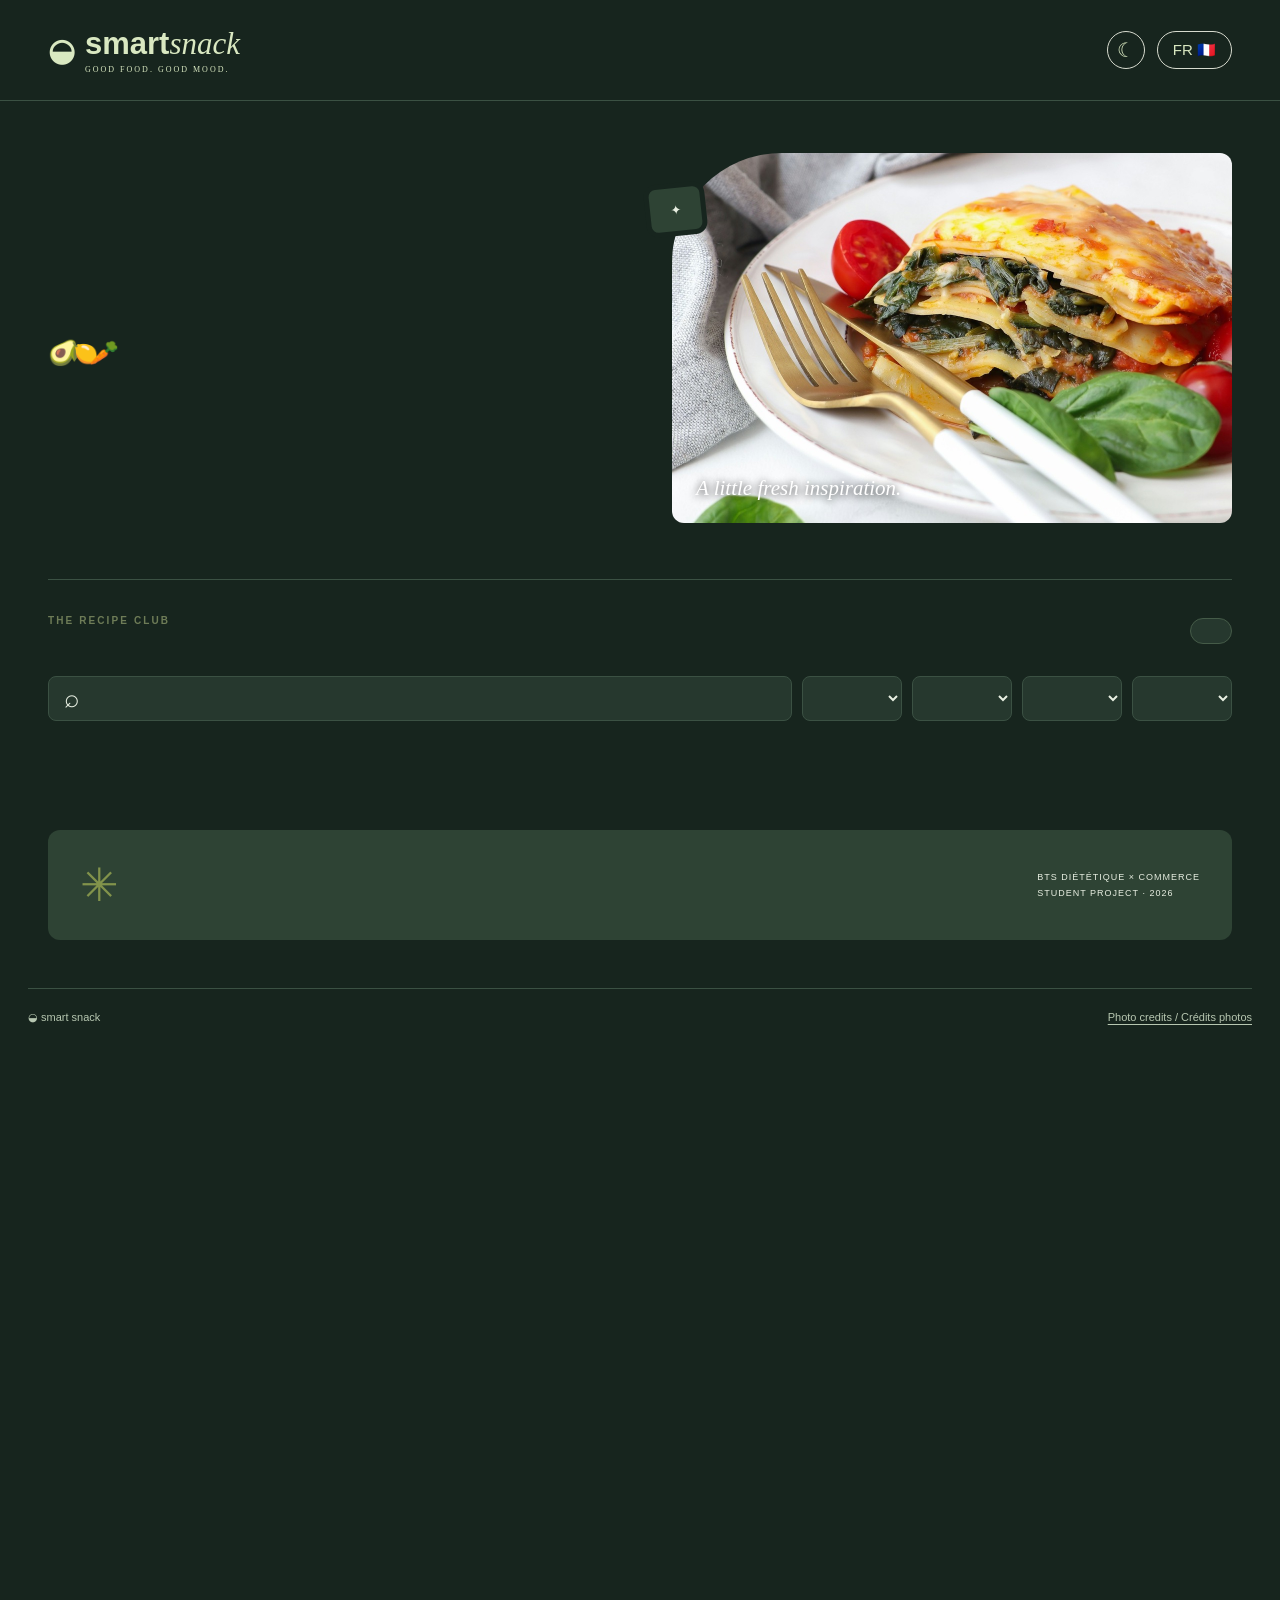
==== mobile.html @ ef2df155 "Use sunrise/sunset theme logic on both Smart Snack layouts" ====
<!doctype html><html lang="en" class="mobile-app"><head><meta charset="utf-8"><meta name="viewport" content="width=device-width,initial-scale=1"><title>Smart Snack — Find your recipe</title><meta name="description" content="Find delicious, practical recipes for every meal. A bilingual nutrition student project."><link rel="stylesheet" href="style.css?v=8"><script src="theme.js?v=1"></script><link rel="stylesheet" href="mobile.css?v=4"><script>const mobileViewport=window.matchMedia("(max-width: 700px)");if(!mobileViewport.matches)location.replace("index.html");mobileViewport.addEventListener("change",e=>{if(!e.matches)location.replace("index.html")});</script></head><body><header><a class="brand" href="#">◒ <span>smart<span class="serif">snack</span><small>GOOD FOOD. GOOD MOOD.</small></span></a><nav><button id="explore"></button><button id="favorites"></button><button id="shopping"></button></nav><button id="themeToggle" class="theme-toggle" type="button" aria-label="Switch theme" title="Switch theme">☾</button><button id="lang" class="language" aria-label="Switch to French">FR 🇫🇷</button></header><main><section class="hero"><div><span class="eyebrow" id="eyebrow"></span><h1 id="headline"></h1><p id="intro"></p><div class="hero-bottom"><span class="avatars">🥑 🍋 🥕</span><span id="heroNote"></span></div></div><div class="hero-art"><img src="assets/photos/recipe-27.jpg" alt="Lasagnes aux épinards — photo de Parnis Azimi"><span class="photo-label">A little fresh inspiration.</span><div class="float-label">✦ <span id="floatText"></span></div></div></section><section id="mobileWizard" class="mobile-wizard" aria-label="Recipe finder"></section><section id="mobileResults" class="workspace" hidden><div class="section-top"><div><span class="eyebrow">THE RECIPE CLUB</span><h2 id="sectionTitle"></h2></div><button class="outline" id="surprise"></button></div><div class="meals" id="meals"></div><div class="toolbar"><label class="search">⌕ <input id="search" placeholder=""></label><select id="time" aria-label="Time"></select><select id="difficulty" aria-label="Difficulty"></select><select id="budget" aria-label="Budget"></select><select id="sort" aria-label="Sort"></select></div><div class="preferences" id="preferences"></div><div class="result-line"><span id="count" aria-live="polite"></span><button class="text-button" id="reset"></button></div><div id="cards" class="cards"></div></section><section class="bottom-note"><span>✳</span><div><h3 id="noteTitle"></h3><p id="noteText"></p></div><span class="project">BTS DIÉTÉTIQUE × COMMERCE<br>STUDENT PROJECT · 2026</span></section></main><footer><span>◒ smart snack</span><span id="footerText"></span><a href="photos.html">Photo credits / Crédits photos</a></footer><dialog id="detail"></dialog><dialog id="listDialog"></dialog><div id="toast" role="status"></div><script src="data.js?v=5"></script><script src="photos.js?v=5"></script><script src="app.js?v=10"></script><script src="mobile.js?v=4"></script></body></html>
---- style.css ----
@import url('https://fonts.googleapis.com/css2?family=DM+Sans:wght@400;500;600;700&family=Playfair+Display:ital,wght@0,500;0,600;1,500&display=swap');
:root{--green:#294b38;--lime:#e2edbd;--cream:#faf9f5;--ink:#25352c;--muted:#758075}*{box-sizing:border-box}body{margin:0;background:var(--cream);color:var(--ink);font:15px 'DM Sans',sans-serif}button,input,select{font:inherit}button,a,select{ -webkit-tap-highlight-color:transparent}button{cursor:pointer}button:focus-visible,a:focus-visible,input:focus-visible,select:focus-visible{outline:3px solid #b3bd62;outline-offset:3px}header{max-width:1320px;margin:auto;padding:26px 48px;display:flex;align-items:center;justify-content:space-between;border-bottom:1px solid #e6e8de}.brand{display:flex;gap:10px;font-size:31px;color:var(--green);text-decoration:none;font-weight:700;align-items:center}.serif{font-family:'Playfair Display',serif;font-style:italic;font-weight:500}.brand small{display:block;font:8px 'DM Sans';letter-spacing:2px;margin-top:3px}nav{display:flex;gap:28px}nav button,.language,.text-button{border:0;background:none;color:var(--green)}nav button.active{border-bottom:2px solid var(--green);padding-bottom:8px}.language{border:1px solid #d7dbcf;border-radius:20px;padding:9px 15px}main{max-width:1320px;margin:auto;padding:0 48px}.hero{display:grid;grid-template-columns:1fr 1fr;gap:64px;padding:52px 0 56px;align-items:center}.eyebrow{font-size:10px;letter-spacing:2.1px;font-weight:700;color:#6e7c57}.hero h1{font:500 64px/1.08 'Playfair Display',Georgia,serif;letter-spacing:-2px;margin:20px 0}.hero h1 em{color:#6f824a;font-weight:500}.hero p{font-size:16px;line-height:1.8;color:var(--muted);max-width:395px}.hero-art{height:370px;position:relative}.hero-art img{width:100%;height:100%;object-fit:cover;border-radius:110px 12px 12px 12px}.photo-label{position:absolute;bottom:22px;left:24px;color:white;font:italic 21px Georgia;text-shadow:0 1px 8px #000}.float-label{position:absolute;left:-27px;top:30px;background:var(--lime);border:5px solid var(--cream);border-radius:12px;padding:14px 20px;transform:rotate(-6deg);font-size:13px}.hero-bottom{display:flex;align-items:center;gap:13px;margin-top:30px;font-size:11px;color:var(--muted)}.avatars{font-size:24px;letter-spacing:-8px;padding-right:9px}.workspace{border-top:1px solid #dee2d7;padding-top:30px}.section-top{display:flex;align-items:center;justify-content:space-between}h2{font:500 34px 'Playfair Display',Georgia;margin:10px 0 25px}.outline{border:1px solid #cdd4c2;border-radius:25px;background:transparent;padding:12px 20px;color:var(--green)}.meals{display:flex;gap:10px;flex-wrap:wrap;margin:0 0 24px}.meal{padding:13px 20px;border:1px solid #e1e4da;background:white;border-radius:9px;color:#677164}.meal.active{background:var(--green);color:white;border-color:var(--green)}.toolbar{display:flex;gap:10px}.search{display:flex;align-items:center;gap:8px;flex:1;background:white;border:1px solid #e2e5dc;border-radius:8px;padding:0 15px;font-size:26px}.search input{border:0;outline:0;width:100%;padding:14px 0;font-size:13px;background:none}.toolbar select{min-width:100px;border:1px solid #e2e5dc;border-radius:8px;padding:12px;background:white;color:#515d4f;font-size:12px}.preferences{display:flex;gap:9px;flex-wrap:wrap;margin-top:15px}.chip{border:1px solid #dfe4d5;background:none;border-radius:30px;padding:8px 13px;font-size:11px;color:#68765c}.chip.on{background:var(--lime);border-color:#b3c68f;color:var(--green)}.result-line{display:flex;justify-content:space-between;align-items:center;margin:26px 0 18px;font-size:12px;color:var(--muted)}.text-button{font-size:12px;text-decoration:underline}.cards{display:grid;grid-template-columns:repeat(3,1fr);gap:24px}.card{background:white;border:1px solid #e7e8e0;border-radius:14px;overflow:hidden;position:relative;transition:transform .2s,box-shadow .2s}.card:hover{transform:translateY(-4px);box-shadow:0 12px 25px #263d3010}.cover{width:100%;height:195px;object-fit:cover;display:block}.heart{position:absolute;right:14px;top:14px;border:0;border-radius:50%;background:#fffef8e8;width:34px;height:34px;font-size:21px;color:var(--green)}.card-body{padding:19px}.tags{display:flex;gap:6px;flex-wrap:wrap}.tag{font-size:9px;text-transform:uppercase;letter-spacing:.6px;background:#eff3e6;color:#71824d;padding:5px 7px;border-radius:4px}.card h3{font:500 23px 'Playfair Display',Georgia;margin:12px 0}.card p{font-size:12px;color:var(--muted);line-height:1.6;min-height:38px}.card-meta{display:flex;gap:16px;color:#6d7866;font-size:11px;margin:18px 0}.card-link{width:100%;display:flex;justify-content:space-between;border:0;border-top:1px solid #eceee5;background:white;color:var(--green);padding:13px 0 0;font-weight:600;font-size:12px}.bottom-note{display:flex;gap:25px;align-items:center;background:#edf0e4;border-radius:12px;padding:28px 32px;margin:48px 0}.bottom-note>span:first-child{font-size:46px;color:#82934b}.bottom-note h3{margin:0 0 8px;font:23px 'Playfair Display'}.bottom-note p{color:var(--muted);font-size:12px;margin:0;line-height:1.6}.project{margin-left:auto;font-size:9px;line-height:1.8;letter-spacing:1px;white-space:nowrap}footer{max-width:1224px;margin:0 auto;padding:22px 0 30px;border-top:1px solid #e0e4d8;display:flex;justify-content:space-between;font-size:11px;color:var(--muted)}dialog{border:0;border-radius:20px;padding:0;max-width:820px;width:92vw;max-height:90vh;color:var(--ink);background:var(--cream)}dialog::backdrop{background:#14271bcc;backdrop-filter:blur(4px)}.modal-inner{padding:30px}.modal-head{display:flex;align-items:center;justify-content:space-between;gap:15px}.modal-head h2{margin:10px 0}.close{border:1px solid #dce0d4;border-radius:50%;width:34px;height:34px;background:white;font-size:20px}.recipe-photo{width:100%;height:230px;object-fit:cover}.recipe-columns{display:grid;grid-template-columns:1fr 1.3fr;gap:32px}.recipe-columns li{margin:12px 0;line-height:1.6;font-size:14px}.recipe-columns ul{padding-left:20px}.portions{display:flex;align-items:center;gap:14px;margin:18px 0}.portions button{border:1px solid #d1d7c7;border-radius:50%;width:30px;height:30px;background:white}.primary{background:var(--green);border:0;color:white;border-radius:8px;padding:12px 17px}.nutrition{display:grid;grid-template-columns:repeat(4,1fr);gap:8px;margin:24px 0}.nutrition div{background:#edf0e4;border-radius:8px;padding:14px;text-align:center;font-size:11px}.nutrition b{display:block;font-size:19px;margin-bottom:5px}.tip{background:#e7edda;padding:16px;border-radius:10px;font-size:13px;line-height:1.7}.disclaimer{font-size:11px;color:var(--muted);line-height:1.7}.cook-step{font:26px/1.6 'Playfair Display';padding:25px 0}.cook-controls{display:flex;gap:10px;align-items:center;flex-wrap:wrap}.shop-row{display:flex;gap:12px;padding:13px 0;border-bottom:1px solid #e0e4d8}.shop-row:has(input:checked){text-decoration:line-through;opacity:.5}.empty{padding:45px;background:#eef1e6;border-radius:12px;grid-column:1/-1;text-align:center}.empty h3{font:26px Georgia}#toast{position:fixed;bottom:25px;left:50%;transform:translateX(-50%);background:var(--green);color:white;border-radius:30px;padding:13px 25px;opacity:0;pointer-events:none;transition:opacity .2s;z-index:10}#toast.show{opacity:1}@media(max-width:900px){header,main{padding-left:24px;padding-right:24px}.hero{gap:28px}.hero h1{font-size:48px}.hero-art{height:320px}.cards{grid-template-columns:repeat(2,1fr)}.toolbar{flex-wrap:wrap}.search{flex-basis:100%}nav{gap:10px}.project{display:none}footer{margin:0 24px}}@media(max-width:600px){header{padding:18px}.brand{font-size:23px}nav{gap:0}nav button{font-size:11px;padding:8px}.language{padding:7px;font-size:11px}main{padding:0 20px}.hero{grid-template-columns:1fr;padding:30px 0;gap:26px}.hero h1{font-size:48px}.hero-art{height:230px}.float-label{left:-8px}.hero-bottom{margin-top:18px}.cards{grid-template-columns:1fr}.meals{gap:7px}.meal{padding:10px 12px;font-size:12px}.section-top{gap:10px}h2{font-size:28px}.outline{padding:10px;font-size:12px}.toolbar select{flex:1;min-width:42%}.recipe-columns{grid-template-columns:1fr;gap:10px}.modal-inner{padding:22px}.nutrition{gap:4px}.nutrition div{padding:10px 4px}.bottom-note{padding:20px;gap:15px}footer{gap:20px;font-size:10px}.heroNote{font-size:10px}}

.cover-button{display:block;width:100%;padding:0;border:0;background:none;text-align:left;cursor:pointer}.cover-button:hover .cover{filter:brightness(.96)}.cover-button:focus-visible{outline-offset:-4px}

.cover-button{position:relative}.cover,.recipe-photo{filter:saturate(.94) contrast(.98) brightness(1.03)}.photo-kind{position:absolute;left:12px;bottom:12px;background:#faf9f5ed;color:#294b38;padding:5px 8px;border-radius:4px;font-size:9px;letter-spacing:.3px}.photo-credit{font-size:10px;color:#6d7866;line-height:1.6;margin:0 0 15px}.photo-credit a,footer a{color:inherit;text-underline-offset:3px}footer{gap:16px;flex-wrap:wrap}

#addShoppingButton{transition:background .2s,box-shadow .2s;min-height:44px}#addShoppingButton.added{background:#56763c;animation:added-pop .48s ease-out}.added-check{display:inline-block;animation:check-pop .48s ease-out}.shopping-feedback{font-size:12px;line-height:1.7;min-height:24px;color:#476333}.shopping-feedback:not(:empty){animation:feedback-in .3s ease-out}.shopping-feedback .text-button{display:block;padding:6px 0;font-weight:600}.shop-row{min-height:58px;align-items:center;cursor:pointer}.shop-row input{width:24px;height:24px;accent-color:#294b38;flex-shrink:0}.primary:disabled{opacity:.5;cursor:default}@keyframes added-pop{0%{transform:scale(1)}40%{transform:scale(1.045);box-shadow:0 0 0 7px #c8dcad77}100%{transform:scale(1);box-shadow:0 0 0 0 #c8dcad00}}@keyframes check-pop{0%{transform:scale(.3) rotate(-30deg)}70%{transform:scale(1.25)}100%{transform:scale(1)}}@keyframes feedback-in{from{opacity:0;transform:translateY(5px)}to{opacity:1;transform:translateY(0)}}@media(prefers-reduced-motion:reduce){#addShoppingButton.added,.added-check,.shopping-feedback:not(:empty){animation:none}}

/* Accessible theme switch and direct recipe-title opening */
.theme-toggle{border:1px solid #d7dbcf;border-radius:50%;background:transparent;color:var(--green);width:38px;height:38px;flex-shrink:0;display:inline-flex;align-items:center;justify-content:center;font-size:20px;cursor:pointer;margin-left:auto}
.language{flex-shrink:0}
header{gap:12px}
.recipe-title{font:inherit;color:inherit;text-align:left;background:transparent;border:0;padding:0;cursor:pointer}
.recipe-title:hover{text-decoration:underline;text-underline-offset:4px}
:root[data-theme="dark"]{color-scheme:dark;--cream:#17251e;--ink:#e7eee1;--green:#d9e8c1;--lime:#3d533b;--muted:#b7c7b1}
[data-theme="dark"] body{background:#17251e;color:#e7eee1}
[data-theme="dark"] header,[data-theme="dark"] footer,[data-theme="dark"] .workspace{border-color:#3b5143}
[data-theme="dark"] .card,[data-theme="dark"] .search,[data-theme="dark"] .toolbar select,[data-theme="dark"] .meal,[data-theme="dark"] .card-link,[data-theme="dark"] .close,[data-theme="dark"] .portions button,[data-theme="dark"] .wizard-choice,[data-theme="dark"] .shop-row,[data-theme="dark"] .outline{background:#26382e;color:#e7eee1;border-color:#455b48}
[data-theme="dark"] .card h3,[data-theme="dark"] .card h3 button,[data-theme="dark"] .brand,[data-theme="dark"] nav button,[data-theme="dark"] .text-button,[data-theme="dark"] .language,[data-theme="dark"] .theme-toggle{color:#d9e8c1}
[data-theme="dark"] .search input{color:#e7eee1}
[data-theme="dark"] .search input::placeholder{color:#a9bba5}
[data-theme="dark"] .meal.active,[data-theme="dark"] .primary,[data-theme="dark"] .chip.on,[data-theme="dark"] nav button.active{background:#526e46;color:#fff}
[data-theme="dark"] .chip,[data-theme="dark"] .tag,[data-theme="dark"] .photo-kind,[data-theme="dark"] .wizard-icon,[data-theme="dark"] .mobile-summary button{background:#344a3a;border-color:#4b644e;color:#dce9ca}
[data-theme="dark"] .bottom-note,[data-theme="dark"] .nutrition div,[data-theme="dark"] .tip,[data-theme="dark"] .empty,[data-theme="dark"] .float-label{background:#2e4334;color:#e7eee1;border-color:#17251e}
[data-theme="dark"] dialog{background:#202f26;color:#e7eee1}
[data-theme="dark"] dialog::backdrop{background:#08150cdd}
[data-theme="dark"] .heart{background:#203229e8;color:#d9e8c1}
[data-theme="dark"] .card,[data-theme="dark"] .search,[data-theme="dark"] .toolbar select{border-color:#3b5143}
[data-theme="dark"] .wizard-choice.selected{background:#3d533b;border-color:#96b080}
[data-theme="dark"] .wizard-progress span{background:#405447}
[data-theme="dark"] .wizard-progress span.done{background:#9cb67d}
[data-theme="dark"] .wizard-description,[data-theme="dark"] .wizard-copy small,[data-theme="dark"] .wizard-footnote,[data-theme="dark"] .mobile-result-count,[data-theme="dark"] .card-meta,[data-theme="dark"] .card p,[data-theme="dark"] .recipe-columns li,[data-theme="dark"] .disclaimer{color:#b7c7b1}
[data-theme="dark"] #toast{background:#d9e8c1;color:#17251e}
---- mobile.css ----
.mobile-app body{max-width:520px;margin:0 auto;padding-bottom:95px;min-height:100dvh;background:#faf9f5}.mobile-app header{padding:23px 22px;border-bottom:0;gap:12px}.mobile-app .brand{font-size:28px}.mobile-app .brand small{font-size:7px}.mobile-app header nav{position:fixed;bottom:0;left:50%;transform:translateX(-50%);width:min(100%,520px);padding:12px 12px max(12px,env(safe-area-inset-bottom));background:#faf9f5f5;border-top:1px solid #dfe4d7;box-shadow:0 -5px 20px #294b3808;z-index:5;display:grid;grid-template-columns:1fr 1fr 1fr;gap:4px}.mobile-app nav button{padding:10px 3px;font-size:11px;min-height:46px;border-radius:10px}.mobile-app nav button.active{border:0;background:#e4edcf;padding-bottom:10px}.mobile-app .language{margin-left:auto;padding:8px 12px;font-size:12px}.mobile-app main{padding:0 22px}.mobile-app .hero,.mobile-app .bottom-note,.mobile-app footer{display:none}.mobile-wizard{padding:10px 0 25px}.wizard-topline{display:flex;align-items:center;justify-content:space-between;min-height:42px}.wizard-back{border:0;background:none;color:#526848;font-size:13px;min-height:42px;padding:8px 0}.wizard-stage{font-size:10px;color:#6f7c65;letter-spacing:1.5px}.wizard-progress{display:flex;gap:7px;margin:12px 0 36px}.wizard-progress span{height:4px;flex:1;background:#e4e8dc;border-radius:10px}.wizard-progress span.done{background:#49643d}.wizard-eyebrow{font-size:10px;font-weight:700;letter-spacing:1.7px;color:#7f8f60}.mobile-wizard h1{font:500 38px/1.15 'Playfair Display',Georgia,serif;letter-spacing:-.7px;margin:13px 0}.wizard-description{font-size:14px;color:#7c8576;line-height:1.7;margin:0 0 26px}.wizard-choices{display:grid;gap:11px}.wizard-choice{display:flex;align-items:center;gap:15px;text-align:left;border:1px solid #dfe4d6;border-radius:15px;padding:17px;background:white;color:#294b38;min-height:78px;transition:transform .15s,border .15s,background .15s}.wizard-choice:hover{border-color:#8c9e73;background:#f4f7ed}.wizard-choice:active{transform:scale(.98)}.wizard-choice.selected{background:#eaf0db;border-color:#89a16b}.wizard-icon{display:flex;align-items:center;justify-content:center;flex-shrink:0;width:43px;height:43px;border-radius:12px;background:#f1f3e9;font-size:24px}.wizard-copy{display:grid;gap:5px;flex:1}.wizard-copy b{font-size:15px;font-weight:600}.wizard-copy small{font-size:11px;color:#7b8572;line-height:1.4}.wizard-arrow{font-size:19px;color:#84916e}.wizard-choice:disabled{opacity:.4;cursor:default}.wizard-footnote{font-size:11px;color:#8b9381;line-height:1.7;margin:25px 0 0;text-align:center}.wizard-classic{display:block;margin:16px auto 0;text-align:center;font-size:11px;color:#7a876b}.mobile-app .workspace{border:0;padding-top:12px;padding-bottom:25px}.mobile-app .workspace>.section-top,.mobile-app .meals,.mobile-app .toolbar,.mobile-app .preferences,.mobile-app .result-line{display:none}.mobile-results-header{padding-bottom:23px}.mobile-results-header h1{font:500 34px/1.2 'Playfair Display',Georgia;letter-spacing:-.5px;margin:14px 0 12px}.mobile-summary{display:flex;gap:6px;flex-wrap:wrap;margin:14px 0}.mobile-summary button{border:1px solid #d6deca;background:#edf2e4;border-radius:20px;padding:7px 10px;font-size:11px;color:#526744;min-height:34px}.mobile-result-count{font-size:12px;color:#7a876b;margin:12px 0 0}.mobile-result-tools{display:flex;align-items:center;justify-content:space-between;gap:15px;margin-top:16px}.mobile-result-tools button{font-size:12px}.mobile-app .cards{grid-template-columns:1fr;gap:18px}.mobile-app .cover{height:205px}.mobile-app .card h3{font-size:25px}.mobile-app .card p{min-height:0}.mobile-app .card-body{padding:19px}.mobile-app .card-meta{margin:15px 0}.mobile-app .card-link{min-height:40px;align-items:center}.mobile-app dialog{max-width:490px;width:calc(100vw - 20px);max-height:92dvh;border-radius:18px}.mobile-app .recipe-columns{grid-template-columns:1fr;gap:10px}.mobile-app .recipe-photo{height:205px}.mobile-app .modal-inner{padding:22px}.mobile-app .modal-head{align-items:flex-start}.mobile-app dialog h2{font-size:29px}.mobile-app .primary,.mobile-app .outline{min-height:44px}.mobile-app #addShoppingButton{width:100%}.mobile-app .close{flex-shrink:0}.mobile-app .empty{padding:30px 16px}.mobile-app .nutrition{gap:5px}.mobile-app .nutrition div{padding:12px 5px}.mobile-app .nutrition b{font-size:18px}.mobile-app #toast{max-width:90vw;bottom:100px;width:max-content;font-size:12px}.mobile-app .shop-row{padding:16px 0}.mobile-wizard,.mobile-results-header{animation:mobile-appear .25s ease-out}@keyframes mobile-appear{from{opacity:0;transform:translateY(7px)}to{opacity:1;transform:translateY(0)}}@media(min-width:700px){.mobile-app body{box-shadow:0 0 0 1px #e0e4d8,0 15px 60px #263c3010}.mobile-app{background:#e9ede2}}@media(prefers-reduced-motion:reduce){.mobile-wizard,.mobile-results-header{animation:none}}
.wizard-progress{margin:8px 0 24px}.wizard-choice{min-height:72px;padding:14px 17px}.wizard-description{margin-bottom:23px}

/* Respect selected theme on the compact mobile layout */
.mobile-app .theme-toggle{margin-left:auto;width:35px;height:35px;font-size:19px}
.mobile-app .language{margin-left:0}
[data-theme="dark"].mobile-app,[data-theme="dark"] .mobile-app body{background:#17251e}
[data-theme="dark"] .mobile-app header nav{background:#1d2e24f5;border-color:#405447;box-shadow:0 -5px 20px #0003}
[data-theme="dark"] .mobile-app nav button.active{background:#526e46;color:#fff}
@media(min-width:700px){[data-theme="dark"].mobile-app{background:#101a14}}
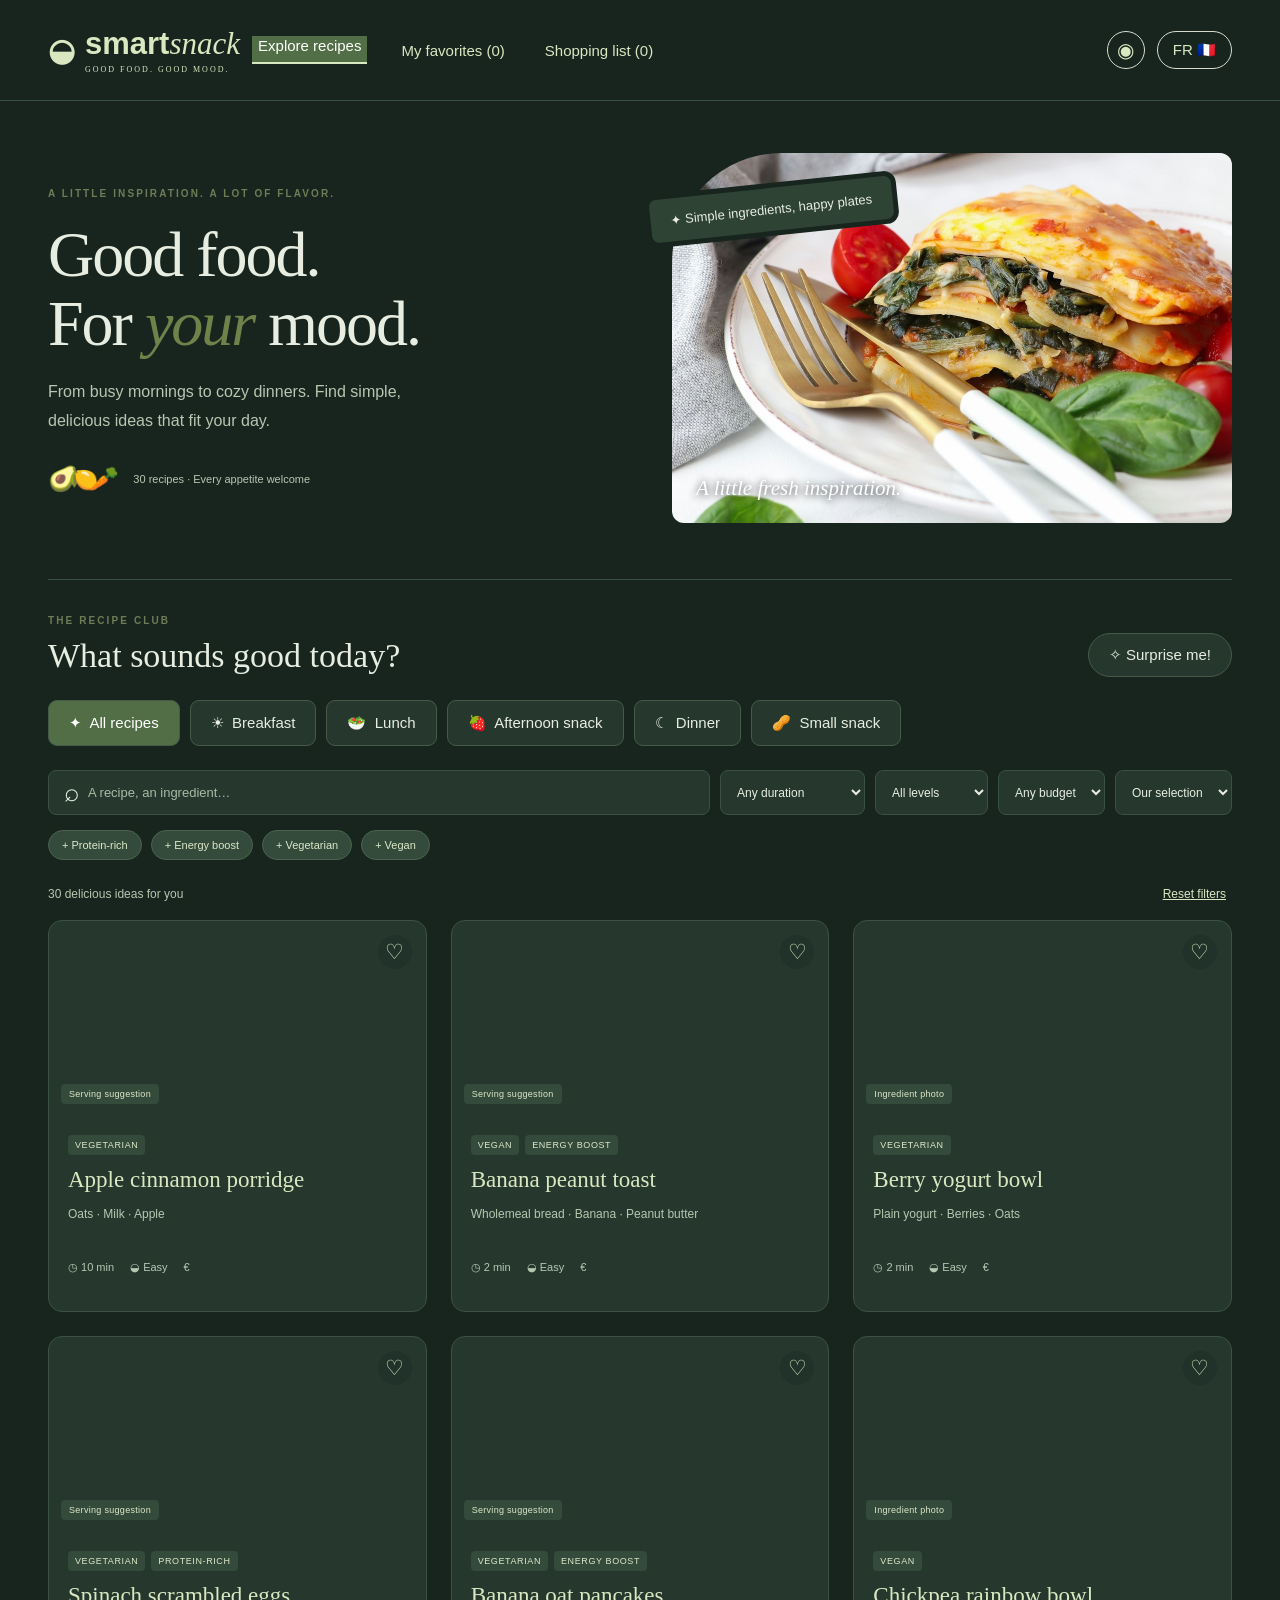
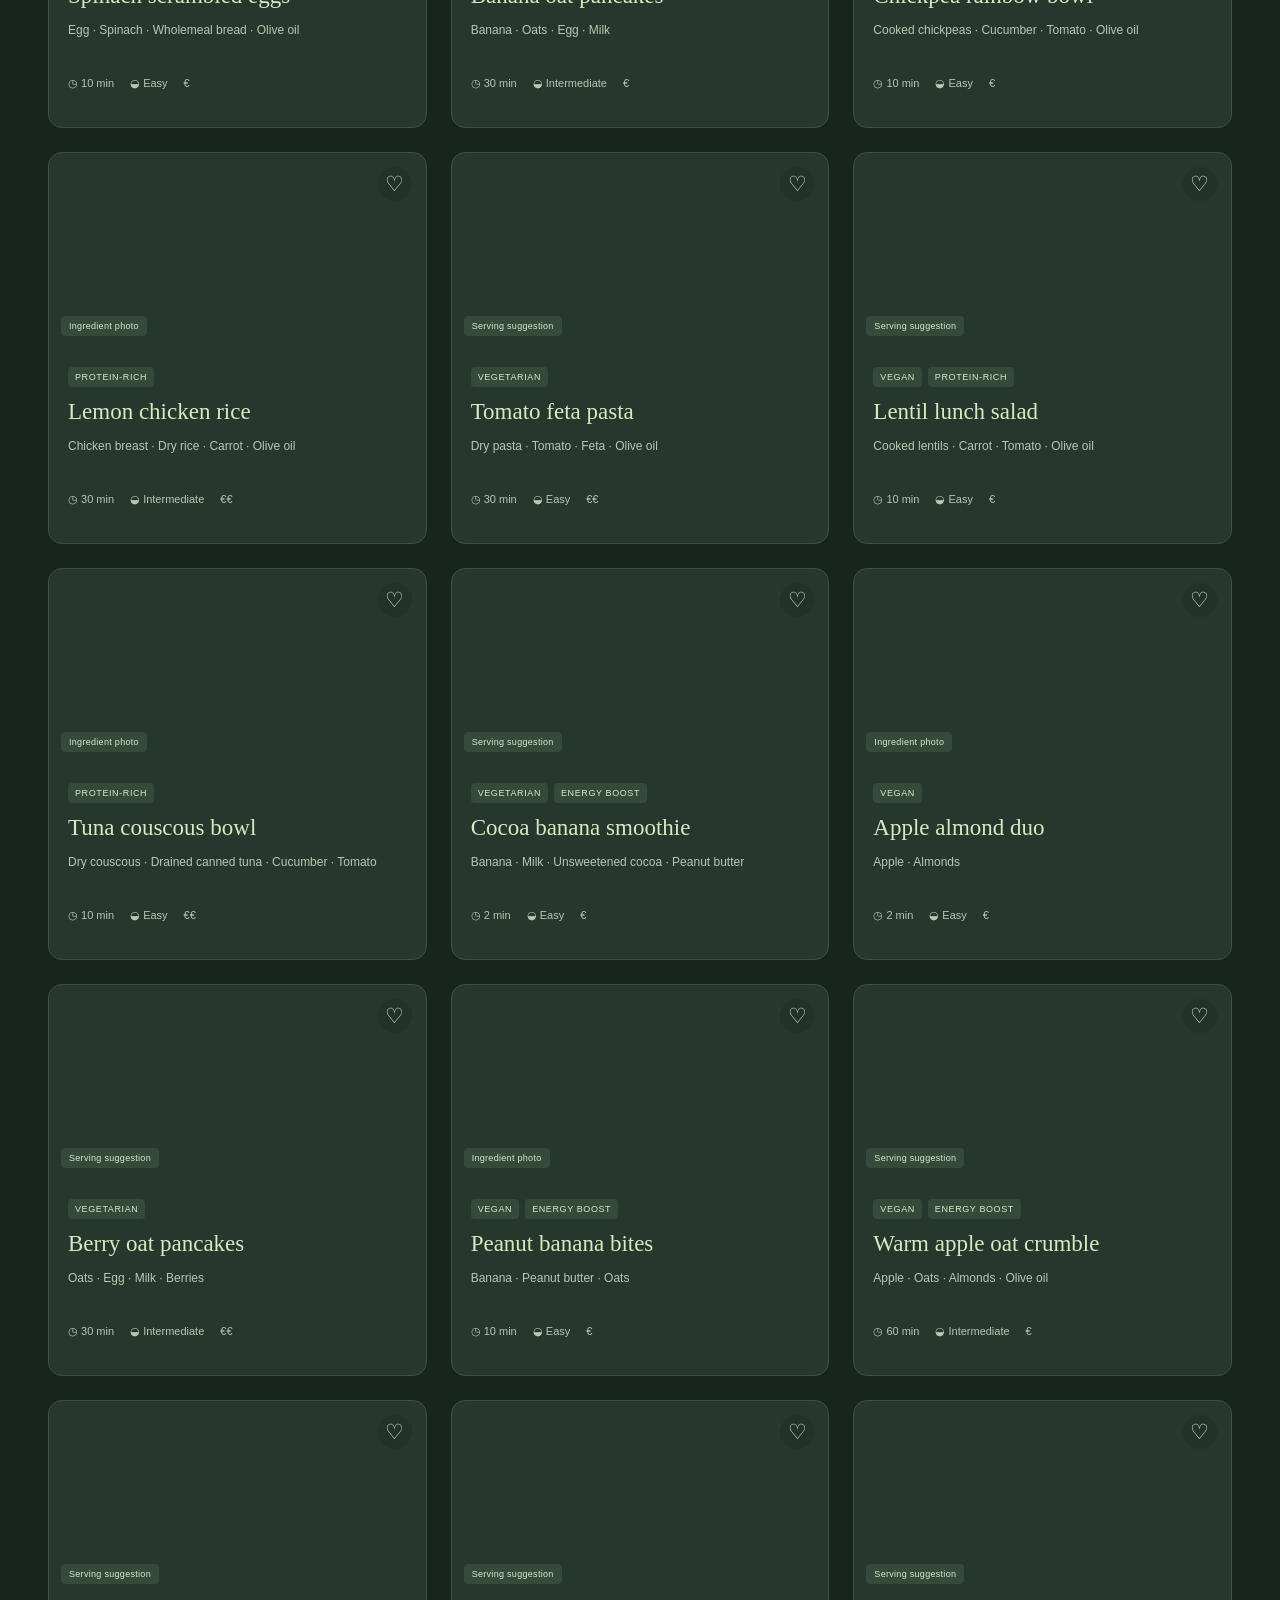
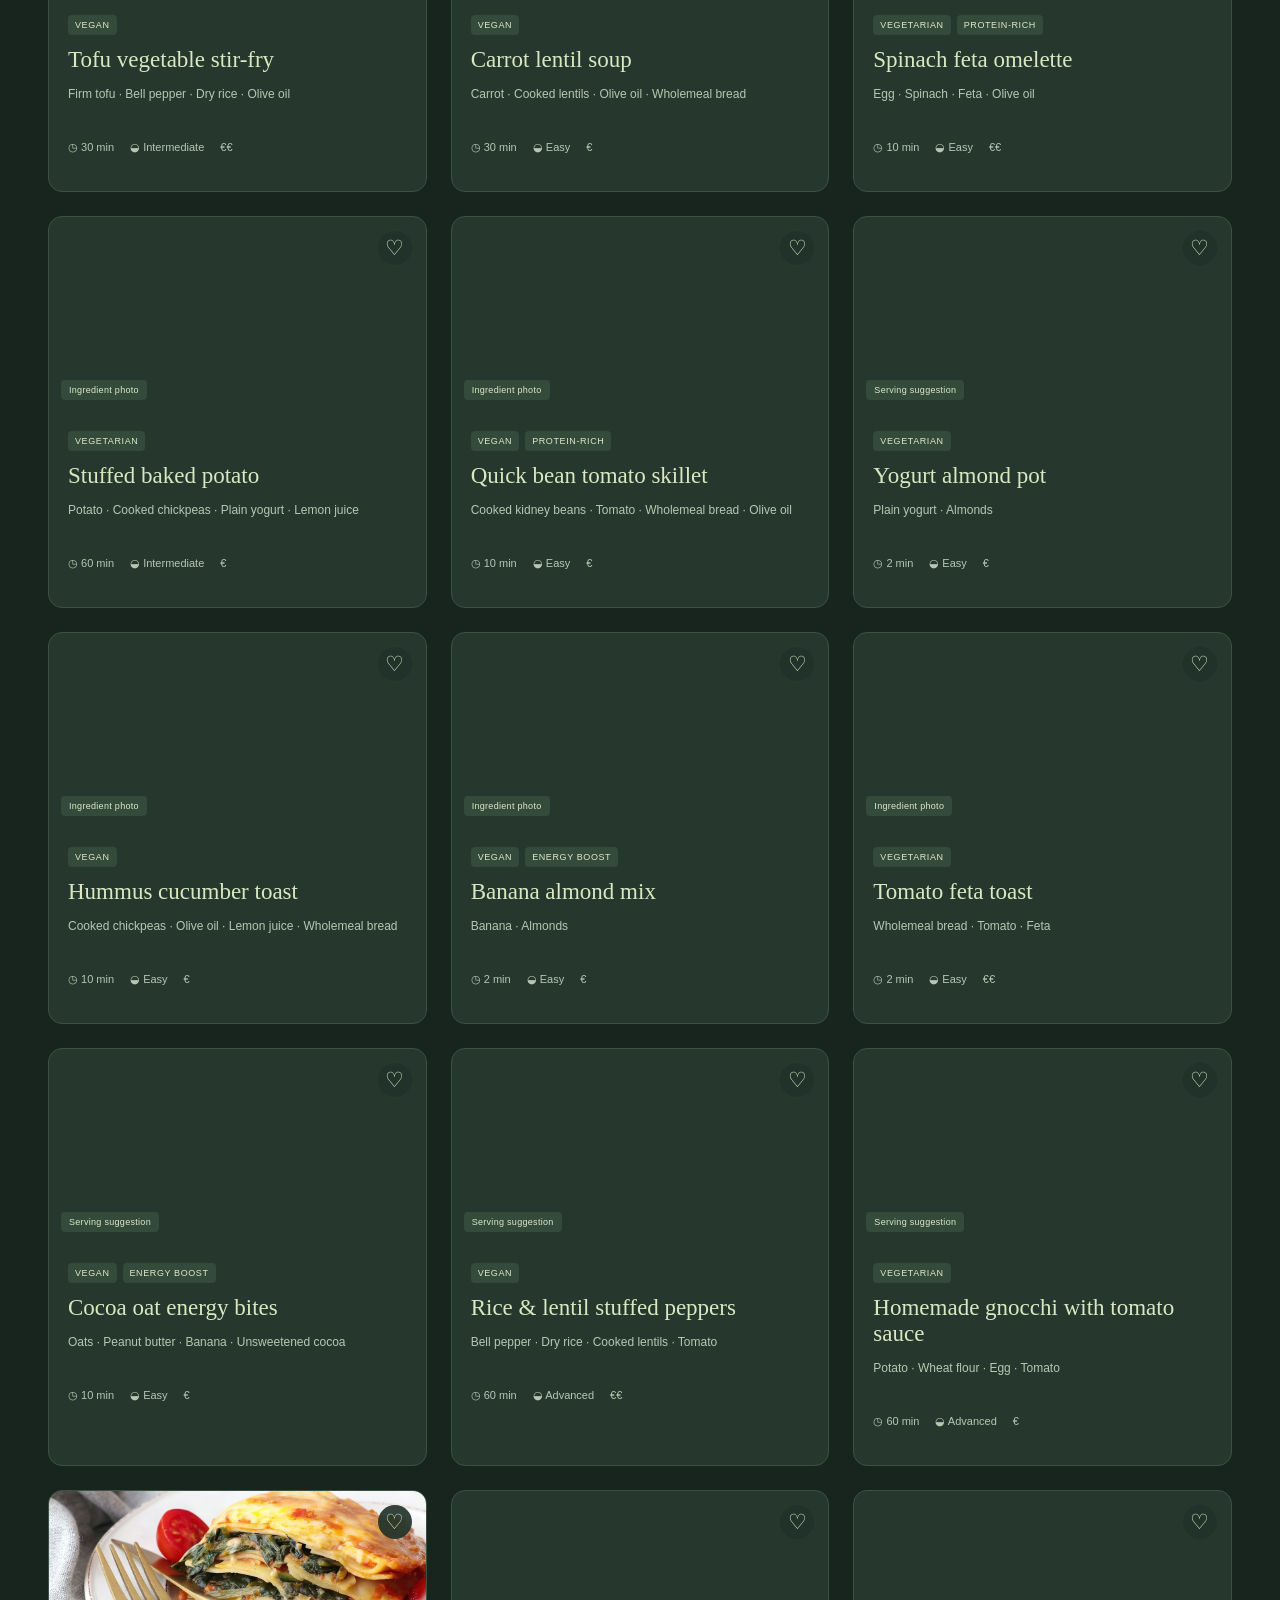
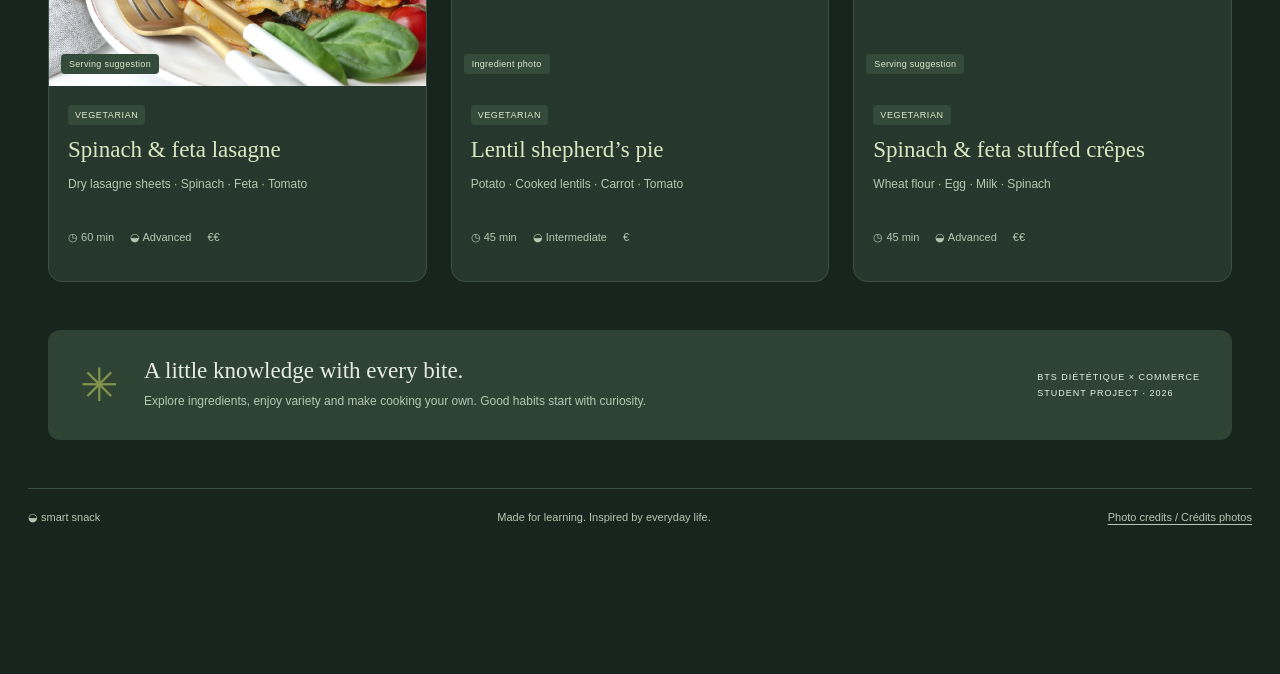
==== commit e75573d5: "Refresh mobile stylesheet for touch highlight correction" ====
--- a/mobile.html
+++ b/mobile.html
@@ -1 +1 @@
-<!doctype html><html lang="en" class="mobile-app"><head><meta charset="utf-8"><meta name="viewport" content="width=device-width,initial-scale=1"><title>Smart Snack — Find your recipe</title><meta name="description" content="Find delicious, practical recipes for every meal. A bilingual nutrition student project."><link rel="stylesheet" href="style.css?v=8"><script src="theme.js?v=1"></script><link rel="stylesheet" href="mobile.css?v=4"><script>const mobileViewport=window.matchMedia("(max-width: 700px)");if(!mobileViewport.matches)location.replace("index.html");mobileViewport.addEventListener("change",e=>{if(!e.matches)location.replace("index.html")});</script></head><body><header><a class="brand" href="#">◒ <span>smart<span class="serif">snack</span><small>GOOD FOOD. GOOD MOOD.</small></span></a><nav><button id="explore"></button><button id="favorites"></button><button id="shopping"></button></nav><button id="themeToggle" class="theme-toggle" type="button" aria-label="Switch theme" title="Switch theme">☾</button><button id="lang" class="language" aria-label="Switch to French">FR 🇫🇷</button></header><main><section class="hero"><div><span class="eyebrow" id="eyebrow"></span><h1 id="headline"></h1><p id="intro"></p><div class="hero-bottom"><span class="avatars">🥑 🍋 🥕</span><span id="heroNote"></span></div></div><div class="hero-art"><img src="assets/photos/recipe-27.jpg" alt="Lasagnes aux épinards — photo de Parnis Azimi"><span class="photo-label">A little fresh inspiration.</span><div class="float-label">✦ <span id="floatText"></span></div></div></section><section id="mobileWizard" class="mobile-wizard" aria-label="Recipe finder"></section><section id="mobileResults" class="workspace" hidden><div class="section-top"><div><span class="eyebrow">THE RECIPE CLUB</span><h2 id="sectionTitle"></h2></div><button class="outline" id="surprise"></button></div><div class="meals" id="meals"></div><div class="toolbar"><label class="search">⌕ <input id="search" placeholder=""></label><select id="time" aria-label="Time"></select><select id="difficulty" aria-label="Difficulty"></select><select id="budget" aria-label="Budget"></select><select id="sort" aria-label="Sort"></select></div><div class="preferences" id="preferences"></div><div class="result-line"><span id="count" aria-live="polite"></span><button class="text-button" id="reset"></button></div><div id="cards" class="cards"></div></section><section class="bottom-note"><span>✳</span><div><h3 id="noteTitle"></h3><p id="noteText"></p></div><span class="project">BTS DIÉTÉTIQUE × COMMERCE<br>STUDENT PROJECT · 2026</span></section></main><footer><span>◒ smart snack</span><span id="footerText"></span><a href="photos.html">Photo credits / Crédits photos</a></footer><dialog id="detail"></dialog><dialog id="listDialog"></dialog><div id="toast" role="status"></div><script src="data.js?v=5"></script><script src="photos.js?v=5"></script><script src="app.js?v=10"></script><script src="mobile.js?v=4"></script></body></html>
+<!doctype html><html lang="en" class="mobile-app"><head><meta charset="utf-8"><meta name="viewport" content="width=device-width,initial-scale=1"><title>Smart Snack — Find your recipe</title><meta name="description" content="Find delicious, practical recipes for every meal. A bilingual nutrition student project."><link rel="stylesheet" href="style.css?v=8"><script src="theme.js?v=1"></script><link rel="stylesheet" href="mobile.css?v=6"><script>const mobileViewport=window.matchMedia("(max-width: 700px)");if(!mobileViewport.matches)location.replace("index.html");mobileViewport.addEventListener("change",e=>{if(!e.matches)location.replace("index.html")});</script></head><body><header><a class="brand" href="#">◒ <span>smart<span class="serif">snack</span><small>GOOD FOOD. GOOD MOOD.</small></span></a><nav><button id="explore"></button><button id="favorites"></button><button id="shopping"></button></nav><button id="themeToggle" class="theme-toggle" type="button" aria-label="Switch theme" title="Switch theme">☾</button><button id="lang" class="language" aria-label="Switch to French">FR 🇫🇷</button></header><main><section class="hero"><div><span class="eyebrow" id="eyebrow"></span><h1 id="headline"></h1><p id="intro"></p><div class="hero-bottom"><span class="avatars">🥑 🍋 🥕</span><span id="heroNote"></span></div></div><div class="hero-art"><img src="assets/photos/recipe-27.jpg" alt="Lasagnes aux épinards — photo de Parnis Azimi"><span class="photo-label">A little fresh inspiration.</span><div class="float-label">✦ <span id="floatText"></span></div></div></section><section id="mobileWizard" class="mobile-wizard" aria-label="Recipe finder"></section><section id="mobileResults" class="workspace" hidden><div class="section-top"><div><span class="eyebrow">THE RECIPE CLUB</span><h2 id="sectionTitle"></h2></div><button class="outline" id="surprise"></button></div><div class="meals" id="meals"></div><div class="toolbar"><label class="search">⌕ <input id="search" placeholder=""></label><select id="time" aria-label="Time"></select><select id="difficulty" aria-label="Difficulty"></select><select id="budget" aria-label="Budget"></select><select id="sort" aria-label="Sort"></select></div><div class="preferences" id="preferences"></div><div class="result-line"><span id="count" aria-live="polite"></span><button class="text-button" id="reset"></button></div><div id="cards" class="cards"></div></section><section class="bottom-note"><span>✳</span><div><h3 id="noteTitle"></h3><p id="noteText"></p></div><span class="project">BTS DIÉTÉTIQUE × COMMERCE<br>STUDENT PROJECT · 2026</span></section></main><footer><span>◒ smart snack</span><span id="footerText"></span><a href="photos.html">Photo credits / Crédits photos</a></footer><dialog id="detail"></dialog><dialog id="listDialog"></dialog><div id="toast" role="status"></div><script src="data.js?v=5"></script><script src="photos.js?v=5"></script><script src="app.js?v=10"></script><script src="mobile.js?v=4"></script></body></html>
--- a/mobile.css
+++ b/mobile.css
@@ -1,10 +1,10 @@
-.mobile-app body{max-width:520px;margin:0 auto;padding-bottom:95px;min-height:100dvh;background:#faf9f5}.mobile-app header{padding:23px 22px;border-bottom:0;gap:12px}.mobile-app .brand{font-size:28px}.mobile-app .brand small{font-size:7px}.mobile-app header nav{position:fixed;bottom:0;left:50%;transform:translateX(-50%);width:min(100%,520px);padding:12px 12px max(12px,env(safe-area-inset-bottom));background:#faf9f5f5;border-top:1px solid #dfe4d7;box-shadow:0 -5px 20px #294b3808;z-index:5;display:grid;grid-template-columns:1fr 1fr 1fr;gap:4px}.mobile-app nav button{padding:10px 3px;font-size:11px;min-height:46px;border-radius:10px}.mobile-app nav button.active{border:0;background:#e4edcf;padding-bottom:10px}.mobile-app .language{margin-left:auto;padding:8px 12px;font-size:12px}.mobile-app main{padding:0 22px}.mobile-app .hero,.mobile-app .bottom-note,.mobile-app footer{display:none}.mobile-wizard{padding:10px 0 25px}.wizard-topline{display:flex;align-items:center;justify-content:space-between;min-height:42px}.wizard-back{border:0;background:none;color:#526848;font-size:13px;min-height:42px;padding:8px 0}.wizard-stage{font-size:10px;color:#6f7c65;letter-spacing:1.5px}.wizard-progress{display:flex;gap:7px;margin:12px 0 36px}.wizard-progress span{height:4px;flex:1;background:#e4e8dc;border-radius:10px}.wizard-progress span.done{background:#49643d}.wizard-eyebrow{font-size:10px;font-weight:700;letter-spacing:1.7px;color:#7f8f60}.mobile-wizard h1{font:500 38px/1.15 'Playfair Display',Georgia,serif;letter-spacing:-.7px;margin:13px 0}.wizard-description{font-size:14px;color:#7c8576;line-height:1.7;margin:0 0 26px}.wizard-choices{display:grid;gap:11px}.wizard-choice{display:flex;align-items:center;gap:15px;text-align:left;border:1px solid #dfe4d6;border-radius:15px;padding:17px;background:white;color:#294b38;min-height:78px;transition:transform .15s,border .15s,background .15s}.wizard-choice:hover{border-color:#8c9e73;background:#f4f7ed}.wizard-choice:active{transform:scale(.98)}.wizard-choice.selected{background:#eaf0db;border-color:#89a16b}.wizard-icon{display:flex;align-items:center;justify-content:center;flex-shrink:0;width:43px;height:43px;border-radius:12px;background:#f1f3e9;font-size:24px}.wizard-copy{display:grid;gap:5px;flex:1}.wizard-copy b{font-size:15px;font-weight:600}.wizard-copy small{font-size:11px;color:#7b8572;line-height:1.4}.wizard-arrow{font-size:19px;color:#84916e}.wizard-choice:disabled{opacity:.4;cursor:default}.wizard-footnote{font-size:11px;color:#8b9381;line-height:1.7;margin:25px 0 0;text-align:center}.wizard-classic{display:block;margin:16px auto 0;text-align:center;font-size:11px;color:#7a876b}.mobile-app .workspace{border:0;padding-top:12px;padding-bottom:25px}.mobile-app .workspace>.section-top,.mobile-app .meals,.mobile-app .toolbar,.mobile-app .preferences,.mobile-app .result-line{display:none}.mobile-results-header{padding-bottom:23px}.mobile-results-header h1{font:500 34px/1.2 'Playfair Display',Georgia;letter-spacing:-.5px;margin:14px 0 12px}.mobile-summary{display:flex;gap:6px;flex-wrap:wrap;margin:14px 0}.mobile-summary button{border:1px solid #d6deca;background:#edf2e4;border-radius:20px;padding:7px 10px;font-size:11px;color:#526744;min-height:34px}.mobile-result-count{font-size:12px;color:#7a876b;margin:12px 0 0}.mobile-result-tools{display:flex;align-items:center;justify-content:space-between;gap:15px;margin-top:16px}.mobile-result-tools button{font-size:12px}.mobile-app .cards{grid-template-columns:1fr;gap:18px}.mobile-app .cover{height:205px}.mobile-app .card h3{font-size:25px}.mobile-app .card p{min-height:0}.mobile-app .card-body{padding:19px}.mobile-app .card-meta{margin:15px 0}.mobile-app .card-link{min-height:40px;align-items:center}.mobile-app dialog{max-width:490px;width:calc(100vw - 20px);max-height:92dvh;border-radius:18px}.mobile-app .recipe-columns{grid-template-columns:1fr;gap:10px}.mobile-app .recipe-photo{height:205px}.mobile-app .modal-inner{padding:22px}.mobile-app .modal-head{align-items:flex-start}.mobile-app dialog h2{font-size:29px}.mobile-app .primary,.mobile-app .outline{min-height:44px}.mobile-app #addShoppingButton{width:100%}.mobile-app .close{flex-shrink:0}.mobile-app .empty{padding:30px 16px}.mobile-app .nutrition{gap:5px}.mobile-app .nutrition div{padding:12px 5px}.mobile-app .nutrition b{font-size:18px}.mobile-app #toast{max-width:90vw;bottom:100px;width:max-content;font-size:12px}.mobile-app .shop-row{padding:16px 0}.mobile-wizard,.mobile-results-header{animation:mobile-appear .25s ease-out}@keyframes mobile-appear{from{opacity:0;transform:translateY(7px)}to{opacity:1;transform:translateY(0)}}@media(min-width:700px){.mobile-app body{box-shadow:0 0 0 1px #e0e4d8,0 15px 60px #263c3010}.mobile-app{background:#e9ede2}}@media(prefers-reduced-motion:reduce){.mobile-wizard,.mobile-results-header{animation:none}}
+.mobile-app body{max-width:520px;margin:0 auto;padding-bottom:95px;min-height:100dvh;background:#faf9f5}.mobile-app header{padding:23px 22px;border-bottom:0;gap:12px}.mobile-app .brand{font-size:28px}.mobile-app .brand small{font-size:7px}.mobile-app header nav{position:fixed;bottom:0;left:50%;transform:translateX(-50%);width:min(100%,520px);padding:12px 12px max(12px,env(safe-area-inset-bottom));background:#faf9f5f5;border-top:1px solid #dfe4d7;box-shadow:0 -5px 20px #294b3808;z-index:5;display:grid;grid-template-columns:1fr 1fr 1fr;gap:4px}.mobile-app nav button{padding:10px 3px;font-size:11px;min-height:46px;border-radius:10px}.mobile-app nav button.active{border:0;background:#e4edcf;padding-bottom:10px}.mobile-app .language{margin-left:auto;padding:8px 12px;font-size:12px}.mobile-app main{padding:0 22px}.mobile-app .hero,.mobile-app .bottom-note,.mobile-app footer{display:none}.mobile-wizard{padding:10px 0 25px}.wizard-topline{display:flex;align-items:center;justify-content:space-between;min-height:42px}.wizard-back{border:0;background:none;color:#526848;font-size:13px;min-height:42px;padding:8px 0}.wizard-stage{font-size:10px;color:#6f7c65;letter-spacing:1.5px}.wizard-progress{display:flex;gap:7px;margin:12px 0 36px}.wizard-progress span{height:4px;flex:1;background:#e4e8dc;border-radius:10px}.wizard-progress span.done{background:#49643d}.wizard-eyebrow{font-size:10px;font-weight:700;letter-spacing:1.7px;color:#7f8f60}.mobile-wizard h1{font:500 38px/1.15 'Playfair Display',Georgia,serif;letter-spacing:-.7px;margin:13px 0}.wizard-description{font-size:14px;color:#7c8576;line-height:1.7;margin:0 0 26px}.wizard-choices{display:grid;gap:11px}.wizard-choice{display:flex;align-items:center;gap:15px;text-align:left;border:1px solid #dfe4d6;border-radius:15px;padding:17px;background:white;color:#294b38;min-height:78px;transition:transform .15s,border .15s,background .15s}@media(hover:hover) and (pointer:fine){.wizard-choice:hover{border-color:#8c9e73;background:#f4f7ed}}.wizard-choice:active{transform:scale(.98)}.wizard-choice.selected{background:#eaf0db;border-color:#89a16b}.wizard-icon{display:flex;align-items:center;justify-content:center;flex-shrink:0;width:43px;height:43px;border-radius:12px;background:#f1f3e9;font-size:24px}.wizard-copy{display:grid;gap:5px;flex:1}.wizard-copy b{font-size:15px;font-weight:600}.wizard-copy small{font-size:11px;color:#7b8572;line-height:1.4}.wizard-arrow{font-size:19px;color:#84916e}.wizard-choice:disabled{opacity:.4;cursor:default}.wizard-footnote{font-size:11px;color:#8b9381;line-height:1.7;margin:25px 0 0;text-align:center}.wizard-classic{display:block;margin:16px auto 0;text-align:center;font-size:11px;color:#7a876b}.mobile-app .workspace{border:0;padding-top:12px;padding-bottom:25px}.mobile-app .workspace>.section-top,.mobile-app .meals,.mobile-app .toolbar,.mobile-app .preferences,.mobile-app .result-line{display:none}.mobile-results-header{padding-bottom:23px}.mobile-results-header h1{font:500 34px/1.2 'Playfair Display',Georgia;letter-spacing:-.5px;margin:14px 0 12px}.mobile-summary{display:flex;gap:6px;flex-wrap:wrap;margin:14px 0}.mobile-summary button{border:1px solid #d6deca;background:#edf2e4;border-radius:20px;padding:7px 10px;font-size:11px;color:#526744;min-height:34px}.mobile-result-count{font-size:12px;color:#7a876b;margin:12px 0 0}.mobile-result-tools{display:flex;align-items:center;justify-content:space-between;gap:15px;margin-top:16px}.mobile-result-tools button{font-size:12px}.mobile-app .cards{grid-template-columns:1fr;gap:18px}.mobile-app .cover{height:205px}.mobile-app .card h3{font-size:25px}.mobile-app .card p{min-height:0}.mobile-app .card-body{padding:19px}.mobile-app .card-meta{margin:15px 0}.mobile-app .card-link{min-height:40px;align-items:center}.mobile-app dialog{max-width:490px;width:calc(100vw - 20px);max-height:92dvh;border-radius:18px}.mobile-app .recipe-columns{grid-template-columns:1fr;gap:10px}.mobile-app .recipe-photo{height:205px}.mobile-app .modal-inner{padding:22px}.mobile-app .modal-head{align-items:flex-start}.mobile-app dialog h2{font-size:29px}.mobile-app .primary,.mobile-app .outline{min-height:44px}.mobile-app #addShoppingButton{width:100%}.mobile-app .close{flex-shrink:0}.mobile-app .empty{padding:30px 16px}.mobile-app .nutrition{gap:5px}.mobile-app .nutrition div{padding:12px 5px}.mobile-app .nutrition b{font-size:18px}.mobile-app #toast{max-width:90vw;bottom:100px;width:max-content;font-size:12px}.mobile-app .shop-row{padding:16px 0}.mobile-wizard,.mobile-results-header{animation:mobile-appear .25s ease-out}@keyframes mobile-appear{from{opacity:0;transform:translateY(7px)}to{opacity:1;transform:translateY(0)}}@media(min-width:700px){.mobile-app body{box-shadow:0 0 0 1px #e0e4d8,0 15px 60px #263c3010}.mobile-app{background:#e9ede2}}@media(prefers-reduced-motion:reduce){.mobile-wizard,.mobile-results-header{animation:none}}
 .wizard-progress{margin:8px 0 24px}.wizard-choice{min-height:72px;padding:14px 17px}.wizard-description{margin-bottom:23px}
 
 /* Respect selected theme on the compact mobile layout */
 .mobile-app .theme-toggle{margin-left:auto;width:35px;height:35px;font-size:19px}
 .mobile-app .language{margin-left:0}
-[data-theme="dark"].mobile-app,[data-theme="dark"] .mobile-app body{background:#17251e}
-[data-theme="dark"] .mobile-app header nav{background:#1d2e24f5;border-color:#405447;box-shadow:0 -5px 20px #0003}
-[data-theme="dark"] .mobile-app nav button.active{background:#526e46;color:#fff}
-@media(min-width:700px){[data-theme="dark"].mobile-app{background:#101a14}}
+html.mobile-app[data-theme="dark"],html.mobile-app[data-theme="dark"] body{background:#17251e}
+html.mobile-app[data-theme="dark"] header nav{background:#1d2e24f5;border-color:#405447;box-shadow:0 -5px 20px #0003}
+html.mobile-app[data-theme="dark"] nav button.active{background:#526e46;color:#fff}
+@media(min-width:700px){html.mobile-app[data-theme="dark"]{background:#101a14}}
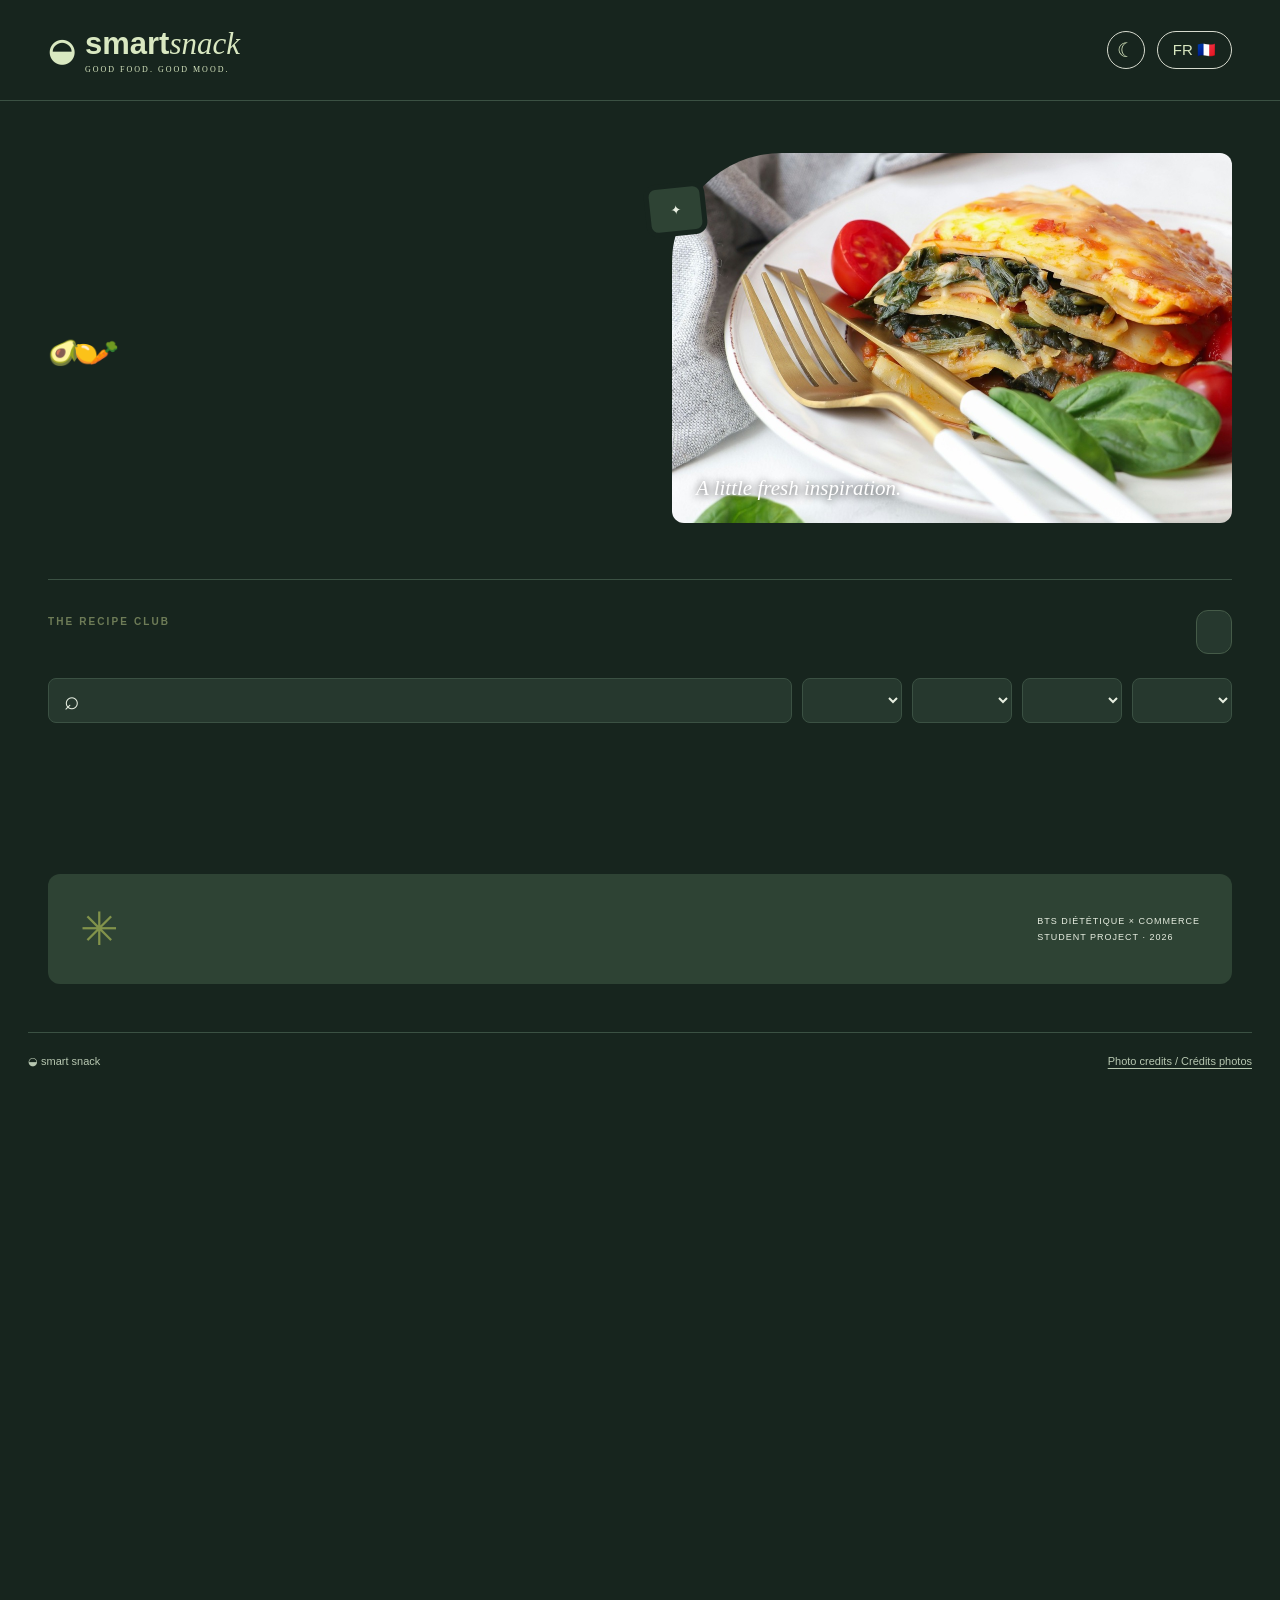
==== commit 38d7ba3f: "Expand catalog to 50 bilingual recipes and simplify recipe controls" ====
--- a/mobile.html
+++ b/mobile.html
@@ -1 +1 @@
-<!doctype html><html lang="en" class="mobile-app"><head><meta charset="utf-8"><meta name="viewport" content="width=device-width,initial-scale=1"><title>Smart Snack — Find your recipe</title><meta name="description" content="Find delicious, practical recipes for every meal. A bilingual nutrition student project."><link rel="stylesheet" href="style.css?v=8"><script src="theme.js?v=1"></script><link rel="stylesheet" href="mobile.css?v=6"><script>const mobileViewport=window.matchMedia("(max-width: 700px)");if(!mobileViewport.matches)location.replace("index.html");mobileViewport.addEventListener("change",e=>{if(!e.matches)location.replace("index.html")});</script></head><body><header><a class="brand" href="#">◒ <span>smart<span class="serif">snack</span><small>GOOD FOOD. GOOD MOOD.</small></span></a><nav><button id="explore"></button><button id="favorites"></button><button id="shopping"></button></nav><button id="themeToggle" class="theme-toggle" type="button" aria-label="Switch theme" title="Switch theme">☾</button><button id="lang" class="language" aria-label="Switch to French">FR 🇫🇷</button></header><main><section class="hero"><div><span class="eyebrow" id="eyebrow"></span><h1 id="headline"></h1><p id="intro"></p><div class="hero-bottom"><span class="avatars">🥑 🍋 🥕</span><span id="heroNote"></span></div></div><div class="hero-art"><img src="assets/photos/recipe-27.jpg" alt="Lasagnes aux épinards — photo de Parnis Azimi"><span class="photo-label">A little fresh inspiration.</span><div class="float-label">✦ <span id="floatText"></span></div></div></section><section id="mobileWizard" class="mobile-wizard" aria-label="Recipe finder"></section><section id="mobileResults" class="workspace" hidden><div class="section-top"><div><span class="eyebrow">THE RECIPE CLUB</span><h2 id="sectionTitle"></h2></div><button class="outline" id="surprise"></button></div><div class="meals" id="meals"></div><div class="toolbar"><label class="search">⌕ <input id="search" placeholder=""></label><select id="time" aria-label="Time"></select><select id="difficulty" aria-label="Difficulty"></select><select id="budget" aria-label="Budget"></select><select id="sort" aria-label="Sort"></select></div><div class="preferences" id="preferences"></div><div class="result-line"><span id="count" aria-live="polite"></span><button class="text-button" id="reset"></button></div><div id="cards" class="cards"></div></section><section class="bottom-note"><span>✳</span><div><h3 id="noteTitle"></h3><p id="noteText"></p></div><span class="project">BTS DIÉTÉTIQUE × COMMERCE<br>STUDENT PROJECT · 2026</span></section></main><footer><span>◒ smart snack</span><span id="footerText"></span><a href="photos.html">Photo credits / Crédits photos</a></footer><dialog id="detail"></dialog><dialog id="listDialog"></dialog><div id="toast" role="status"></div><script src="data.js?v=5"></script><script src="photos.js?v=5"></script><script src="app.js?v=10"></script><script src="mobile.js?v=4"></script></body></html>
+<!doctype html><html lang="en" class="mobile-app"><head><meta charset="utf-8"><meta name="viewport" content="width=device-width,initial-scale=1"><title>Smart Snack — Find your recipe</title><meta name="description" content="Find delicious, practical recipes for every meal. A bilingual nutrition student project."><link rel="stylesheet" href="style.css?v=20261104"><script src="theme.js?v=1"></script><link rel="stylesheet" href="mobile.css?v=20261104"><script>const mobileViewport=window.matchMedia("(max-width: 700px)");if(!mobileViewport.matches)location.replace("index.html");mobileViewport.addEventListener("change",e=>{if(!e.matches)location.replace("index.html")});</script></head><body><header><a class="brand" href="#">◒ <span>smart<span class="serif">snack</span><small>GOOD FOOD. GOOD MOOD.</small></span></a><nav><button id="explore"></button><button id="favorites"></button><button id="shopping"></button></nav><button id="themeToggle" class="theme-toggle" type="button" aria-label="Switch theme" title="Switch theme">☾</button><button id="lang" class="language" aria-label="Switch to French">FR 🇫🇷</button></header><main><section class="hero"><div><span class="eyebrow" id="eyebrow"></span><h1 id="headline"></h1><p id="intro"></p><div class="hero-bottom"><span class="avatars">🥑 🍋 🥕</span><span id="heroNote"></span></div></div><div class="hero-art"><img src="assets/photos/recipe-27.jpg" alt="Lasagnes aux épinards — photo de Parnis Azimi"><span class="photo-label">A little fresh inspiration.</span><div class="float-label">✦ <span id="floatText"></span></div></div></section><section id="mobileWizard" class="mobile-wizard" aria-label="Recipe finder"></section><section id="mobileResults" class="workspace" hidden><div class="section-top"><div><span class="eyebrow">THE RECIPE CLUB</span><h2 id="sectionTitle"></h2></div><button class="outline" id="surprise"></button></div><div class="meals" id="meals"></div><div class="toolbar"><label class="search">⌕ <input id="search" placeholder=""></label><select id="time" aria-label="Time"></select><select id="difficulty" aria-label="Difficulty"></select><select id="budget" aria-label="Budget"></select><select id="sort" aria-label="Sort"></select></div><div class="preferences" id="preferences"></div><div class="result-line"><span id="count" aria-live="polite"></span><button class="text-button" id="reset"></button></div><div id="cards" class="cards"></div></section><section class="bottom-note"><span>✳</span><div><h3 id="noteTitle"></h3><p id="noteText"></p></div><span class="project">BTS DIÉTÉTIQUE × COMMERCE<br>STUDENT PROJECT · 2026</span></section></main><footer><span>◒ smart snack</span><span id="footerText"></span><a href="photos.html">Photo credits / Crédits photos</a></footer><dialog id="detail"></dialog><dialog id="listDialog"></dialog><div id="toast" role="status"></div><script src="data.js?v=5"></script><script src="catalog-extra.js?v=20261104"></script><script src="photos.js?v=20261104"></script><script src="app.js?v=20261104"></script><script src="mobile.js?v=20261104"></script></body></html>
--- a/style.css
+++ b/style.css
@@ -32,3 +32,33 @@
 [data-theme="dark"] .wizard-progress span.done{background:#9cb67d}
 [data-theme="dark"] .wizard-description,[data-theme="dark"] .wizard-copy small,[data-theme="dark"] .wizard-footnote,[data-theme="dark"] .mobile-result-count,[data-theme="dark"] .card-meta,[data-theme="dark"] .card p,[data-theme="dark"] .recipe-columns li,[data-theme="dark"] .disclaimer{color:#b7c7b1}
 [data-theme="dark"] #toast{background:#d9e8c1;color:#17251e}
+
+/* Shared button system: touch-sized controls, clear labels and consistent icons. */
+.ui-icon{width:20px;height:20px;flex-shrink:0;vertical-align:middle;pointer-events:none}
+button{touch-action:manipulation}
+.primary,.outline,.text-button,.wizard-back{display:inline-flex;align-items:center;justify-content:center;gap:8px;min-height:44px;line-height:1.3}
+.primary,.outline{border-radius:12px;padding:12px 17px;font-size:13px;font-weight:600}
+.text-button{font-size:12px;text-decoration:none;padding:8px 4px}
+button:disabled{opacity:.4;cursor:not-allowed}
+button:focus-visible,a:focus-visible{outline:3px solid #91a76a;outline-offset:3px}
+.icon-button,.heart{display:inline-flex;align-items:center;justify-content:center;width:44px;height:44px;border:1px solid #d9dfd0;border-radius:50%;background:var(--cream);color:var(--green);padding:0;flex-shrink:0}
+.heart{right:12px;top:12px;background:#faf9f5f2}
+.heart.is-saved,.icon-button.is-saved{color:#294b38;background:#e2edbd;border-color:#becd9e}
+.is-saved .ui-icon{fill:currentColor;stroke:currentColor}
+nav button{display:inline-flex;align-items:center;justify-content:center;gap:7px;min-height:44px;white-space:nowrap;font-size:13px}
+.nav-count{display:inline-flex;align-items:center;justify-content:center;background:#e2edbd;color:#294b38;border-radius:20px;font-size:10px;font-weight:700;min-width:20px;height:20px;padding:0 5px}
+.tag-new{background:#e3ebcf;color:#476032}
+.dialog-topbar{position:sticky;top:0;z-index:3;display:flex;align-items:center;justify-content:space-between;gap:14px;padding:12px 20px;background:var(--cream);border-bottom:1px solid #e0e4d9}
+.dialog-topbar h2{font-size:27px;margin:0}.dialog-actions{display:flex;gap:8px}
+.portions{justify-content:space-between;padding:15px 0;border-top:1px solid #e4e7dc;border-bottom:1px solid #e4e7dc}
+.portion-stepper{display:flex;align-items:center;gap:9px;background:#eef2e5;border-radius:28px;padding:3px}
+.portion-stepper button{display:inline-flex;align-items:center;justify-content:center;width:42px;height:42px;border:0;background:transparent;border-radius:50%;color:var(--green)}.portion-stepper b{min-width:20px;text-align:center}
+#addShoppingButton{display:flex;width:100%;justify-content:center;margin-top:20px}.shopping-progress{font-size:13px;color:var(--muted);margin:0 0 15px}
+.shopping-actions{padding-top:24px}.shopping-actions>.primary{width:100%}.shopping-actions>.disclaimer{text-align:center;margin:9px 0 20px}.shopping-secondary{display:flex;justify-content:space-between;align-items:center;gap:14px}.shopping-secondary .outline{font-size:12px}.danger-button{color:#9a5145}.shop-row:has(input:checked){opacity:.65}.shop-row b{font-weight:600}.shopping-empty{text-align:center;padding:28px 8px}.shopping-empty>.ui-icon{width:36px;height:36px;color:#84946c}.shopping-empty p{font-size:13px;line-height:1.7;color:var(--muted)}
+@media(hover:none){.card:hover{transform:none;box-shadow:none}.cover-button:hover .cover{filter:saturate(.94) contrast(.98) brightness(1.03)}.recipe-title:hover{text-decoration:none}}
+@media(hover:hover) and (pointer:fine){.outline:hover,.icon-button:hover{border-color:#92a777;background:#edf2e3}.text-button:hover{text-decoration:underline;text-underline-offset:4px}.primary:hover{filter:brightness(1.08)}}
+[data-theme="dark"] .dialog-topbar{background:#202f26;border-color:#405447}
+[data-theme="dark"] .icon-button{background:#26382e;color:#d9e8c1;border-color:#455b48}
+[data-theme="dark"] .icon-button.is-saved,[data-theme="dark"] .heart.is-saved{background:#526e46;color:#f0f8e6}
+[data-theme="dark"] .portion-stepper{background:#344a3a}[data-theme="dark"] .portion-stepper button{background:transparent;color:#d9e8c1}
+[data-theme="dark"] .portions{border-color:#405447}[data-theme="dark"] .danger-button{color:#e8b4a5}
--- a/mobile.css
+++ b/mobile.css
@@ -8,3 +8,17 @@
 html.mobile-app[data-theme="dark"] header nav{background:#1d2e24f5;border-color:#405447;box-shadow:0 -5px 20px #0003}
 html.mobile-app[data-theme="dark"] nav button.active{background:#526e46;color:#fff}
 @media(min-width:700px){html.mobile-app[data-theme="dark"]{background:#101a14}}
+
+/* Compact, stable navigation and fewer competing actions on results. */
+.mobile-app header nav{padding:8px 10px max(9px,env(safe-area-inset-bottom));gap:6px}
+.mobile-app nav button{display:flex;flex-direction:column;gap:4px;position:relative;min-height:57px;font-size:10px;padding:7px 4px;border-radius:13px}
+.mobile-app nav button.active{padding:7px 4px}.mobile-app nav button>.ui-icon{width:21px;height:21px}.mobile-app .nav-count{position:absolute;top:2px;left:calc(50% + 6px);min-width:17px;height:17px;font-size:9px;border:2px solid var(--cream);padding:0 3px}
+.mobile-app .mobile-summary{gap:7px}.mobile-app .mobile-summary>span{display:inline-flex;align-items:center;gap:5px;padding:7px 10px;border-radius:20px;background:#edf2e4;color:#526744;font-size:11px}
+.mobile-app .mobile-result-tools{gap:10px;margin-top:18px;align-items:center}.mobile-app .mobile-result-tools .outline{font-size:12px;padding:11px 13px}.mobile-app .mobile-result-tools .text-button{font-size:11px;gap:5px}.mobile-app .mobile-result-tools .ui-icon{width:16px;height:16px}.mobile-app .mobile-result-count{margin-top:20px}
+.mobile-app .toolbar{display:flex;margin:0 0 18px}.mobile-app .toolbar select{display:none}.mobile-app .search{flex-basis:100%;font-size:22px}.mobile-app .search input{font-size:14px;padding:14px 0}
+.mobile-app .dialog-topbar{padding:10px 14px}.mobile-app .dialog-topbar .eyebrow{font-size:9px;letter-spacing:1px}.mobile-app .dialog-topbar h2{font-size:25px}.mobile-app .dialog-actions{gap:6px}.mobile-app .dialog-topbar .icon-button{width:42px;height:42px}
+.mobile-app .portion-stepper button{width:42px;height:42px}.mobile-app .shopping-secondary{align-items:center;gap:12px}.mobile-app .shopping-secondary .outline{max-width:65%;padding:10px 12px}
+.mobile-app .wizard-choice{min-height:76px}.mobile-app .wizard-choice:disabled{opacity:.45}.mobile-app .wizard-copy small{line-height:1.6}.mobile-app .wizard-choice:focus{outline:none}.mobile-app .wizard-choice:focus-visible{outline:3px solid #91a76a;outline-offset:3px}.mobile-app .wizard-back{justify-content:flex-start;gap:7px}.mobile-app .wizard-back .ui-icon{width:17px;height:17px}
+html.mobile-app[data-theme="dark"] .mobile-summary>span{background:#344a3a;color:#dce9ca}
+html.mobile-app[data-theme="dark"] .nav-count{background:#d9e8c1;color:#17251e;border-color:#1d2e24}
+@media(max-width:350px){.mobile-app main{padding:0 16px}.mobile-app header{padding-left:16px;padding-right:16px}.mobile-app .mobile-result-tools{flex-wrap:wrap}.mobile-app .brand{font-size:24px}}
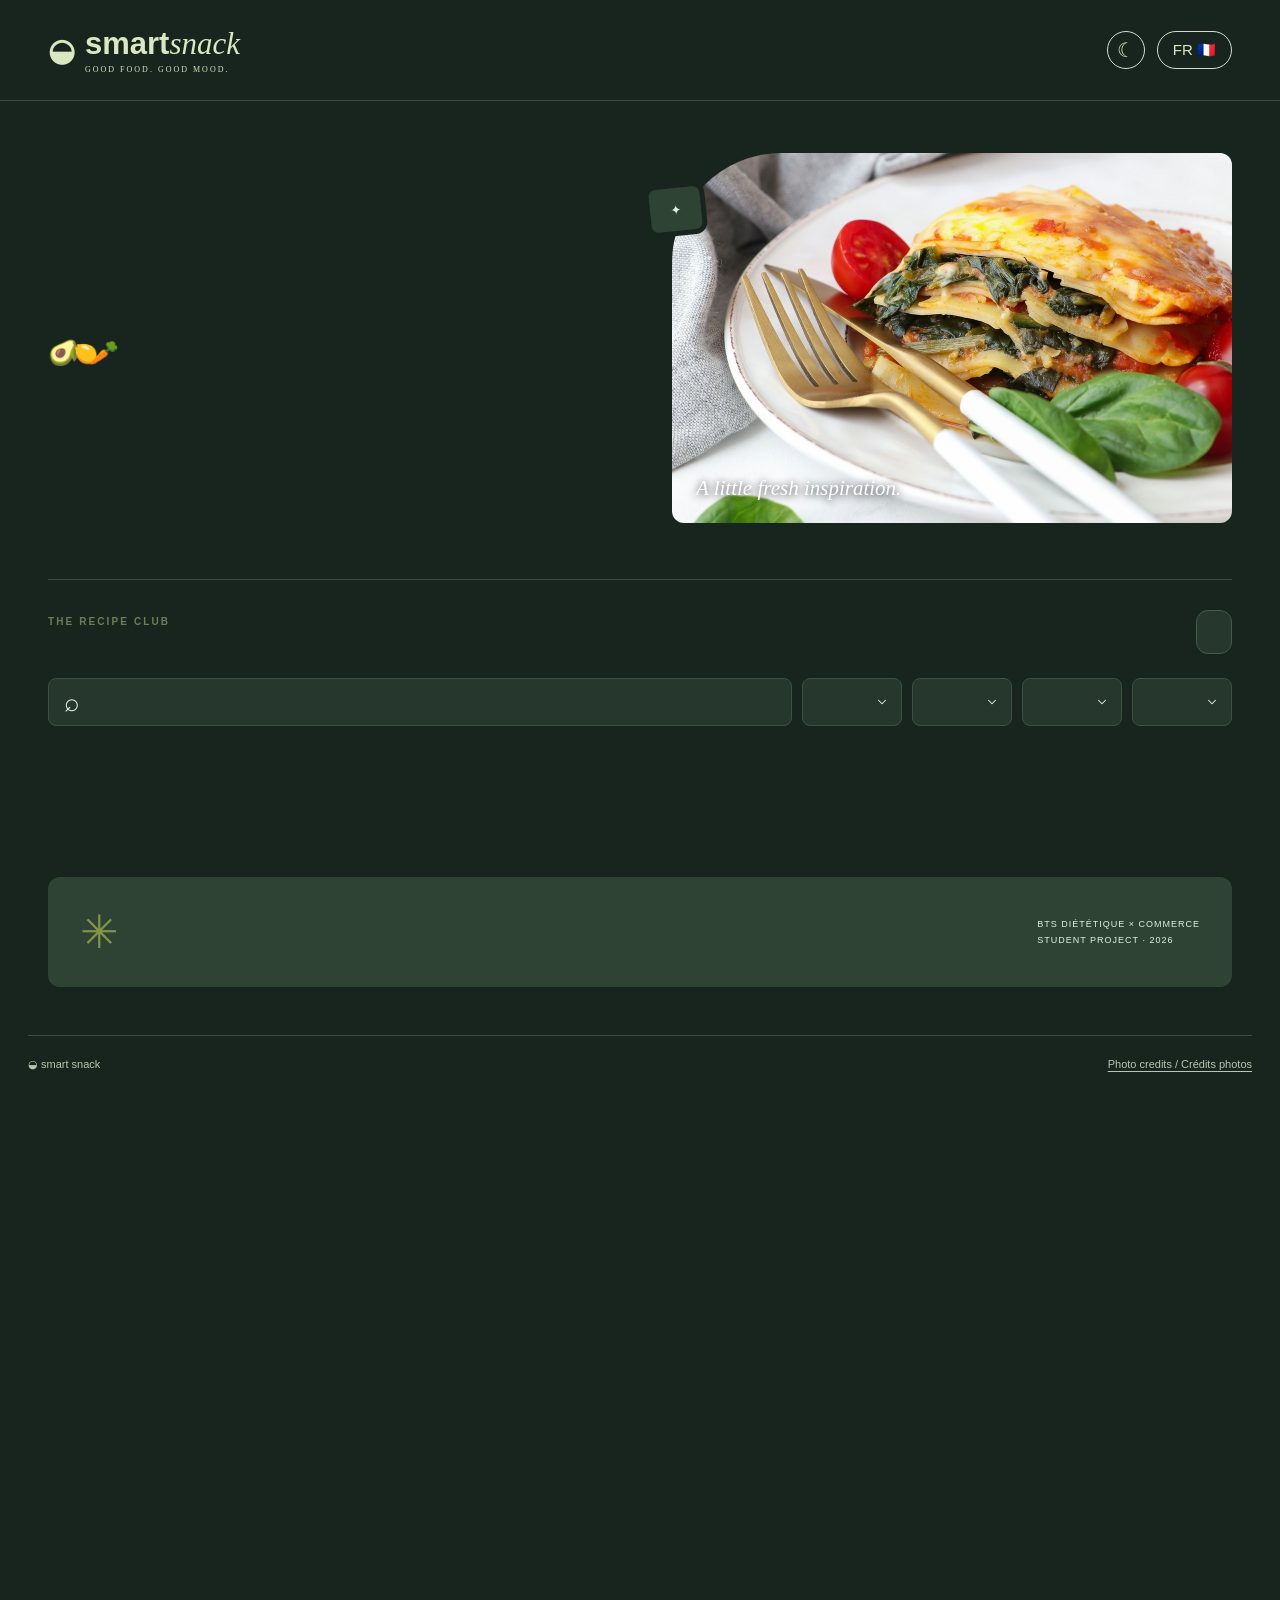
==== commit d0c0f4d4: "Center filter labels and give dropdown arrows consistent spacing" ====
--- a/mobile.html
+++ b/mobile.html
@@ -1 +1 @@
-<!doctype html><html lang="en" class="mobile-app"><head><meta charset="utf-8"><meta name="viewport" content="width=device-width,initial-scale=1"><title>Smart Snack — Find your recipe</title><meta name="description" content="Find delicious, practical recipes for every meal. A bilingual nutrition student project."><link rel="stylesheet" href="style.css?v=20261104"><script src="theme.js?v=1"></script><link rel="stylesheet" href="mobile.css?v=20261104"><script>const mobileViewport=window.matchMedia("(max-width: 700px)");if(!mobileViewport.matches)location.replace("index.html");mobileViewport.addEventListener("change",e=>{if(!e.matches)location.replace("index.html")});</script></head><body><header><a class="brand" href="#">◒ <span>smart<span class="serif">snack</span><small>GOOD FOOD. GOOD MOOD.</small></span></a><nav><button id="explore"></button><button id="favorites"></button><button id="shopping"></button></nav><button id="themeToggle" class="theme-toggle" type="button" aria-label="Switch theme" title="Switch theme">☾</button><button id="lang" class="language" aria-label="Switch to French">FR 🇫🇷</button></header><main><section class="hero"><div><span class="eyebrow" id="eyebrow"></span><h1 id="headline"></h1><p id="intro"></p><div class="hero-bottom"><span class="avatars">🥑 🍋 🥕</span><span id="heroNote"></span></div></div><div class="hero-art"><img src="assets/photos/recipe-27.jpg" alt="Lasagnes aux épinards — photo de Parnis Azimi"><span class="photo-label">A little fresh inspiration.</span><div class="float-label">✦ <span id="floatText"></span></div></div></section><section id="mobileWizard" class="mobile-wizard" aria-label="Recipe finder"></section><section id="mobileResults" class="workspace" hidden><div class="section-top"><div><span class="eyebrow">THE RECIPE CLUB</span><h2 id="sectionTitle"></h2></div><button class="outline" id="surprise"></button></div><div class="meals" id="meals"></div><div class="toolbar"><label class="search">⌕ <input id="search" placeholder=""></label><select id="time" aria-label="Time"></select><select id="difficulty" aria-label="Difficulty"></select><select id="budget" aria-label="Budget"></select><select id="sort" aria-label="Sort"></select></div><div class="preferences" id="preferences"></div><div class="result-line"><span id="count" aria-live="polite"></span><button class="text-button" id="reset"></button></div><div id="cards" class="cards"></div></section><section class="bottom-note"><span>✳</span><div><h3 id="noteTitle"></h3><p id="noteText"></p></div><span class="project">BTS DIÉTÉTIQUE × COMMERCE<br>STUDENT PROJECT · 2026</span></section></main><footer><span>◒ smart snack</span><span id="footerText"></span><a href="photos.html">Photo credits / Crédits photos</a></footer><dialog id="detail"></dialog><dialog id="listDialog"></dialog><div id="toast" role="status"></div><script src="data.js?v=5"></script><script src="catalog-extra.js?v=20261104"></script><script src="photos.js?v=20261104"></script><script src="app.js?v=20261104"></script><script src="mobile.js?v=20261104"></script></body></html>
+<!doctype html><html lang="en" class="mobile-app"><head><meta charset="utf-8"><meta name="viewport" content="width=device-width,initial-scale=1"><title>Smart Snack — Find your recipe</title><meta name="description" content="Find delicious, practical recipes for every meal. A bilingual nutrition student project."><link rel="stylesheet" href="style.css?v=20261104-center"><script src="theme.js?v=1"></script><link rel="stylesheet" href="mobile.css?v=20261104"><script>const mobileViewport=window.matchMedia("(max-width: 700px)");if(!mobileViewport.matches)location.replace("index.html");mobileViewport.addEventListener("change",e=>{if(!e.matches)location.replace("index.html")});</script></head><body><header><a class="brand" href="#">◒ <span>smart<span class="serif">snack</span><small>GOOD FOOD. GOOD MOOD.</small></span></a><nav><button id="explore"></button><button id="favorites"></button><button id="shopping"></button></nav><button id="themeToggle" class="theme-toggle" type="button" aria-label="Switch theme" title="Switch theme">☾</button><button id="lang" class="language" aria-label="Switch to French">FR 🇫🇷</button></header><main><section class="hero"><div><span class="eyebrow" id="eyebrow"></span><h1 id="headline"></h1><p id="intro"></p><div class="hero-bottom"><span class="avatars">🥑 🍋 🥕</span><span id="heroNote"></span></div></div><div class="hero-art"><img src="assets/photos/recipe-27.jpg" alt="Lasagnes aux épinards — photo de Parnis Azimi"><span class="photo-label">A little fresh inspiration.</span><div class="float-label">✦ <span id="floatText"></span></div></div></section><section id="mobileWizard" class="mobile-wizard" aria-label="Recipe finder"></section><section id="mobileResults" class="workspace" hidden><div class="section-top"><div><span class="eyebrow">THE RECIPE CLUB</span><h2 id="sectionTitle"></h2></div><button class="outline" id="surprise"></button></div><div class="meals" id="meals"></div><div class="toolbar"><label class="search">⌕ <input id="search" placeholder=""></label><select id="time" aria-label="Time"></select><select id="difficulty" aria-label="Difficulty"></select><select id="budget" aria-label="Budget"></select><select id="sort" aria-label="Sort"></select></div><div class="preferences" id="preferences"></div><div class="result-line"><span id="count" aria-live="polite"></span><button class="text-button" id="reset"></button></div><div id="cards" class="cards"></div></section><section class="bottom-note"><span>✳</span><div><h3 id="noteTitle"></h3><p id="noteText"></p></div><span class="project">BTS DIÉTÉTIQUE × COMMERCE<br>STUDENT PROJECT · 2026</span></section></main><footer><span>◒ smart snack</span><span id="footerText"></span><a href="photos.html">Photo credits / Crédits photos</a></footer><dialog id="detail"></dialog><dialog id="listDialog"></dialog><div id="toast" role="status"></div><script src="data.js?v=5"></script><script src="catalog-extra.js?v=20261104"></script><script src="photos.js?v=20261104"></script><script src="app.js?v=20261104"></script><script src="mobile.js?v=20261104"></script></body></html>
--- a/style.css
+++ b/style.css
@@ -62,3 +62,8 @@
 [data-theme="dark"] .icon-button.is-saved,[data-theme="dark"] .heart.is-saved{background:#526e46;color:#f0f8e6}
 [data-theme="dark"] .portion-stepper{background:#344a3a}[data-theme="dark"] .portion-stepper button{background:transparent;color:#d9e8c1}
 [data-theme="dark"] .portions{border-color:#405447}[data-theme="dark"] .danger-button{color:#e8b4a5}
+.toolbar select{appearance:none;-webkit-appearance:none;min-height:48px;padding:12px 34px;text-align:center;text-align-last:center;background-image:url("data:image/svg+xml,%3Csvg xmlns='http://www.w3.org/2000/svg' width='14' height='14' viewBox='0 0 24 24' fill='none' stroke='%23515d4f' stroke-width='1.8' stroke-linecap='round' stroke-linejoin='round'%3E%3Cpath d='m6 9 6 6 6-6'/%3E%3C/svg%3E");background-repeat:no-repeat;background-size:14px 14px;background-position:right 12px center}
+.toolbar select option{text-align:left}
+[data-theme="dark"] .toolbar select{background-image:url("data:image/svg+xml,%3Csvg xmlns='http://www.w3.org/2000/svg' width='14' height='14' viewBox='0 0 24 24' fill='none' stroke='%23e7eee1' stroke-width='1.8' stroke-linecap='round' stroke-linejoin='round'%3E%3Cpath d='m6 9 6 6 6-6'/%3E%3C/svg%3E")}
+
+[data-theme="dark"] .toolbar select{background-repeat:no-repeat;background-size:14px 14px;background-position:right 12px center}
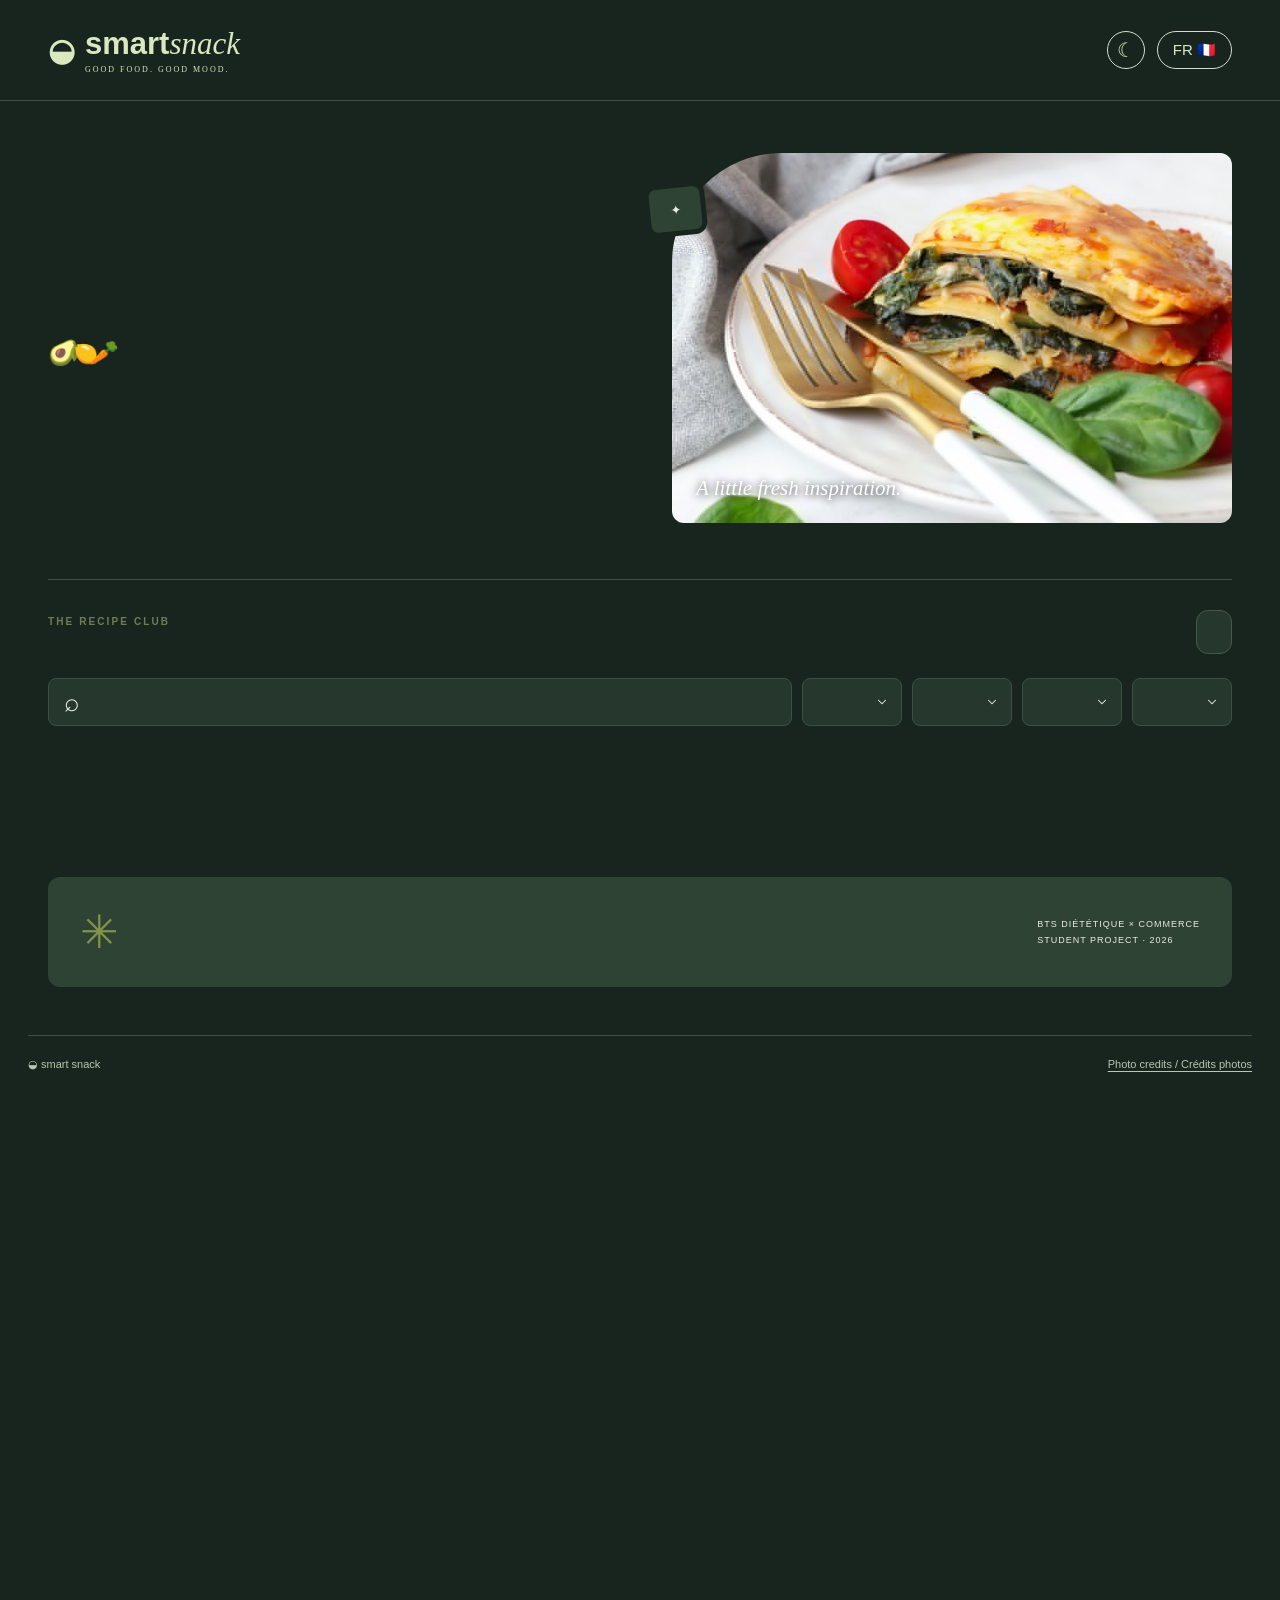
==== commit 9ec04761: "Add 50 bilingual recipes (100 in total) and 34 new ingredients - New catalog-more.js: 10 recipes per" ====
--- a/mobile.html
+++ b/mobile.html
@@ -1 +1 @@
-<!doctype html><html lang="en" class="mobile-app"><head><meta charset="utf-8"><meta name="viewport" content="width=device-width,initial-scale=1"><title>Smart Snack — Find your recipe</title><meta name="description" content="Find delicious, practical recipes for every meal. A bilingual nutrition student project."><link rel="stylesheet" href="style.css?v=20261104-center"><script src="theme.js?v=1"></script><link rel="stylesheet" href="mobile.css?v=20261104"><script>const mobileViewport=window.matchMedia("(max-width: 700px)");if(!mobileViewport.matches)location.replace("index.html");mobileViewport.addEventListener("change",e=>{if(!e.matches)location.replace("index.html")});</script></head><body><header><a class="brand" href="#">◒ <span>smart<span class="serif">snack</span><small>GOOD FOOD. GOOD MOOD.</small></span></a><nav><button id="explore"></button><button id="favorites"></button><button id="shopping"></button></nav><button id="themeToggle" class="theme-toggle" type="button" aria-label="Switch theme" title="Switch theme">☾</button><button id="lang" class="language" aria-label="Switch to French">FR 🇫🇷</button></header><main><section class="hero"><div><span class="eyebrow" id="eyebrow"></span><h1 id="headline"></h1><p id="intro"></p><div class="hero-bottom"><span class="avatars">🥑 🍋 🥕</span><span id="heroNote"></span></div></div><div class="hero-art"><img src="assets/photos/recipe-27.jpg" alt="Lasagnes aux épinards — photo de Parnis Azimi"><span class="photo-label">A little fresh inspiration.</span><div class="float-label">✦ <span id="floatText"></span></div></div></section><section id="mobileWizard" class="mobile-wizard" aria-label="Recipe finder"></section><section id="mobileResults" class="workspace" hidden><div class="section-top"><div><span class="eyebrow">THE RECIPE CLUB</span><h2 id="sectionTitle"></h2></div><button class="outline" id="surprise"></button></div><div class="meals" id="meals"></div><div class="toolbar"><label class="search">⌕ <input id="search" placeholder=""></label><select id="time" aria-label="Time"></select><select id="difficulty" aria-label="Difficulty"></select><select id="budget" aria-label="Budget"></select><select id="sort" aria-label="Sort"></select></div><div class="preferences" id="preferences"></div><div class="result-line"><span id="count" aria-live="polite"></span><button class="text-button" id="reset"></button></div><div id="cards" class="cards"></div></section><section class="bottom-note"><span>✳</span><div><h3 id="noteTitle"></h3><p id="noteText"></p></div><span class="project">BTS DIÉTÉTIQUE × COMMERCE<br>STUDENT PROJECT · 2026</span></section></main><footer><span>◒ smart snack</span><span id="footerText"></span><a href="photos.html">Photo credits / Crédits photos</a></footer><dialog id="detail"></dialog><dialog id="listDialog"></dialog><div id="toast" role="status"></div><script src="data.js?v=5"></script><script src="catalog-extra.js?v=20261104"></script><script src="photos.js?v=20261104"></script><script src="app.js?v=20261104"></script><script src="mobile.js?v=20261104"></script></body></html>
+<!doctype html><html lang="en" class="mobile-app"><head><meta charset="utf-8"><meta name="viewport" content="width=device-width,initial-scale=1"><title>Smart Snack — Find your recipe</title><meta name="description" content="Find delicious, practical recipes for every meal. A bilingual nutrition student project."><link rel="stylesheet" href="style.css?v=20261104-center"><script src="theme.js?v=1"></script><link rel="stylesheet" href="mobile.css?v=20261104"><script>const mobileViewport=window.matchMedia("(max-width: 700px)");if(!mobileViewport.matches)location.replace("index.html");mobileViewport.addEventListener("change",e=>{if(!e.matches)location.replace("index.html")});</script></head><body><header><a class="brand" href="#">◒ <span>smart<span class="serif">snack</span><small>GOOD FOOD. GOOD MOOD.</small></span></a><nav><button id="explore"></button><button id="favorites"></button><button id="shopping"></button></nav><button id="themeToggle" class="theme-toggle" type="button" aria-label="Switch theme" title="Switch theme">☾</button><button id="lang" class="language" aria-label="Switch to French">FR 🇫🇷</button></header><main><section class="hero"><div><span class="eyebrow" id="eyebrow"></span><h1 id="headline"></h1><p id="intro"></p><div class="hero-bottom"><span class="avatars">🥑 🍋 🥕</span><span id="heroNote"></span></div></div><div class="hero-art"><img src="assets/photos/recipe-27.jpg" alt="Lasagnes aux épinards — photo de Parnis Azimi"><span class="photo-label">A little fresh inspiration.</span><div class="float-label">✦ <span id="floatText"></span></div></div></section><section id="mobileWizard" class="mobile-wizard" aria-label="Recipe finder"></section><section id="mobileResults" class="workspace" hidden><div class="section-top"><div><span class="eyebrow">THE RECIPE CLUB</span><h2 id="sectionTitle"></h2></div><button class="outline" id="surprise"></button></div><div class="meals" id="meals"></div><div class="toolbar"><label class="search">⌕ <input id="search" placeholder=""></label><select id="time" aria-label="Time"></select><select id="difficulty" aria-label="Difficulty"></select><select id="budget" aria-label="Budget"></select><select id="sort" aria-label="Sort"></select></div><div class="preferences" id="preferences"></div><div class="result-line"><span id="count" aria-live="polite"></span><button class="text-button" id="reset"></button></div><div id="cards" class="cards"></div></section><section class="bottom-note"><span>✳</span><div><h3 id="noteTitle"></h3><p id="noteText"></p></div><span class="project">BTS DIÉTÉTIQUE × COMMERCE<br>STUDENT PROJECT · 2026</span></section></main><footer><span>◒ smart snack</span><span id="footerText"></span><a href="photos.html">Photo credits / Crédits photos</a></footer><dialog id="detail"></dialog><dialog id="listDialog"></dialog><div id="toast" role="status"></div><script src="data.js?v=5"></script><script src="catalog-extra.js?v=20261118"></script><script src="catalog-more.js?v=20261118"></script><script src="photos.js?v=20261104"></script><script src="app.js?v=20261104"></script><script src="mobile.js?v=20261104"></script></body></html>
--- a/style.css
+++ b/style.css
@@ -1,69 +1,1224 @@
 @import url('https://fonts.googleapis.com/css2?family=DM+Sans:wght@400;500;600;700&family=Playfair+Display:ital,wght@0,500;0,600;1,500&display=swap');
-:root{--green:#294b38;--lime:#e2edbd;--cream:#faf9f5;--ink:#25352c;--muted:#758075}*{box-sizing:border-box}body{margin:0;background:var(--cream);color:var(--ink);font:15px 'DM Sans',sans-serif}button,input,select{font:inherit}button,a,select{ -webkit-tap-highlight-color:transparent}button{cursor:pointer}button:focus-visible,a:focus-visible,input:focus-visible,select:focus-visible{outline:3px solid #b3bd62;outline-offset:3px}header{max-width:1320px;margin:auto;padding:26px 48px;display:flex;align-items:center;justify-content:space-between;border-bottom:1px solid #e6e8de}.brand{display:flex;gap:10px;font-size:31px;color:var(--green);text-decoration:none;font-weight:700;align-items:center}.serif{font-family:'Playfair Display',serif;font-style:italic;font-weight:500}.brand small{display:block;font:8px 'DM Sans';letter-spacing:2px;margin-top:3px}nav{display:flex;gap:28px}nav button,.language,.text-button{border:0;background:none;color:var(--green)}nav button.active{border-bottom:2px solid var(--green);padding-bottom:8px}.language{border:1px solid #d7dbcf;border-radius:20px;padding:9px 15px}main{max-width:1320px;margin:auto;padding:0 48px}.hero{display:grid;grid-template-columns:1fr 1fr;gap:64px;padding:52px 0 56px;align-items:center}.eyebrow{font-size:10px;letter-spacing:2.1px;font-weight:700;color:#6e7c57}.hero h1{font:500 64px/1.08 'Playfair Display',Georgia,serif;letter-spacing:-2px;margin:20px 0}.hero h1 em{color:#6f824a;font-weight:500}.hero p{font-size:16px;line-height:1.8;color:var(--muted);max-width:395px}.hero-art{height:370px;position:relative}.hero-art img{width:100%;height:100%;object-fit:cover;border-radius:110px 12px 12px 12px}.photo-label{position:absolute;bottom:22px;left:24px;color:white;font:italic 21px Georgia;text-shadow:0 1px 8px #000}.float-label{position:absolute;left:-27px;top:30px;background:var(--lime);border:5px solid var(--cream);border-radius:12px;padding:14px 20px;transform:rotate(-6deg);font-size:13px}.hero-bottom{display:flex;align-items:center;gap:13px;margin-top:30px;font-size:11px;color:var(--muted)}.avatars{font-size:24px;letter-spacing:-8px;padding-right:9px}.workspace{border-top:1px solid #dee2d7;padding-top:30px}.section-top{display:flex;align-items:center;justify-content:space-between}h2{font:500 34px 'Playfair Display',Georgia;margin:10px 0 25px}.outline{border:1px solid #cdd4c2;border-radius:25px;background:transparent;padding:12px 20px;color:var(--green)}.meals{display:flex;gap:10px;flex-wrap:wrap;margin:0 0 24px}.meal{padding:13px 20px;border:1px solid #e1e4da;background:white;border-radius:9px;color:#677164}.meal.active{background:var(--green);color:white;border-color:var(--green)}.toolbar{display:flex;gap:10px}.search{display:flex;align-items:center;gap:8px;flex:1;background:white;border:1px solid #e2e5dc;border-radius:8px;padding:0 15px;font-size:26px}.search input{border:0;outline:0;width:100%;padding:14px 0;font-size:13px;background:none}.toolbar select{min-width:100px;border:1px solid #e2e5dc;border-radius:8px;padding:12px;background:white;color:#515d4f;font-size:12px}.preferences{display:flex;gap:9px;flex-wrap:wrap;margin-top:15px}.chip{border:1px solid #dfe4d5;background:none;border-radius:30px;padding:8px 13px;font-size:11px;color:#68765c}.chip.on{background:var(--lime);border-color:#b3c68f;color:var(--green)}.result-line{display:flex;justify-content:space-between;align-items:center;margin:26px 0 18px;font-size:12px;color:var(--muted)}.text-button{font-size:12px;text-decoration:underline}.cards{display:grid;grid-template-columns:repeat(3,1fr);gap:24px}.card{background:white;border:1px solid #e7e8e0;border-radius:14px;overflow:hidden;position:relative;transition:transform .2s,box-shadow .2s}.card:hover{transform:translateY(-4px);box-shadow:0 12px 25px #263d3010}.cover{width:100%;height:195px;object-fit:cover;display:block}.heart{position:absolute;right:14px;top:14px;border:0;border-radius:50%;background:#fffef8e8;width:34px;height:34px;font-size:21px;color:var(--green)}.card-body{padding:19px}.tags{display:flex;gap:6px;flex-wrap:wrap}.tag{font-size:9px;text-transform:uppercase;letter-spacing:.6px;background:#eff3e6;color:#71824d;padding:5px 7px;border-radius:4px}.card h3{font:500 23px 'Playfair Display',Georgia;margin:12px 0}.card p{font-size:12px;color:var(--muted);line-height:1.6;min-height:38px}.card-meta{display:flex;gap:16px;color:#6d7866;font-size:11px;margin:18px 0}.card-link{width:100%;display:flex;justify-content:space-between;border:0;border-top:1px solid #eceee5;background:white;color:var(--green);padding:13px 0 0;font-weight:600;font-size:12px}.bottom-note{display:flex;gap:25px;align-items:center;background:#edf0e4;border-radius:12px;padding:28px 32px;margin:48px 0}.bottom-note>span:first-child{font-size:46px;color:#82934b}.bottom-note h3{margin:0 0 8px;font:23px 'Playfair Display'}.bottom-note p{color:var(--muted);font-size:12px;margin:0;line-height:1.6}.project{margin-left:auto;font-size:9px;line-height:1.8;letter-spacing:1px;white-space:nowrap}footer{max-width:1224px;margin:0 auto;padding:22px 0 30px;border-top:1px solid #e0e4d8;display:flex;justify-content:space-between;font-size:11px;color:var(--muted)}dialog{border:0;border-radius:20px;padding:0;max-width:820px;width:92vw;max-height:90vh;color:var(--ink);background:var(--cream)}dialog::backdrop{background:#14271bcc;backdrop-filter:blur(4px)}.modal-inner{padding:30px}.modal-head{display:flex;align-items:center;justify-content:space-between;gap:15px}.modal-head h2{margin:10px 0}.close{border:1px solid #dce0d4;border-radius:50%;width:34px;height:34px;background:white;font-size:20px}.recipe-photo{width:100%;height:230px;object-fit:cover}.recipe-columns{display:grid;grid-template-columns:1fr 1.3fr;gap:32px}.recipe-columns li{margin:12px 0;line-height:1.6;font-size:14px}.recipe-columns ul{padding-left:20px}.portions{display:flex;align-items:center;gap:14px;margin:18px 0}.portions button{border:1px solid #d1d7c7;border-radius:50%;width:30px;height:30px;background:white}.primary{background:var(--green);border:0;color:white;border-radius:8px;padding:12px 17px}.nutrition{display:grid;grid-template-columns:repeat(4,1fr);gap:8px;margin:24px 0}.nutrition div{background:#edf0e4;border-radius:8px;padding:14px;text-align:center;font-size:11px}.nutrition b{display:block;font-size:19px;margin-bottom:5px}.tip{background:#e7edda;padding:16px;border-radius:10px;font-size:13px;line-height:1.7}.disclaimer{font-size:11px;color:var(--muted);line-height:1.7}.cook-step{font:26px/1.6 'Playfair Display';padding:25px 0}.cook-controls{display:flex;gap:10px;align-items:center;flex-wrap:wrap}.shop-row{display:flex;gap:12px;padding:13px 0;border-bottom:1px solid #e0e4d8}.shop-row:has(input:checked){text-decoration:line-through;opacity:.5}.empty{padding:45px;background:#eef1e6;border-radius:12px;grid-column:1/-1;text-align:center}.empty h3{font:26px Georgia}#toast{position:fixed;bottom:25px;left:50%;transform:translateX(-50%);background:var(--green);color:white;border-radius:30px;padding:13px 25px;opacity:0;pointer-events:none;transition:opacity .2s;z-index:10}#toast.show{opacity:1}@media(max-width:900px){header,main{padding-left:24px;padding-right:24px}.hero{gap:28px}.hero h1{font-size:48px}.hero-art{height:320px}.cards{grid-template-columns:repeat(2,1fr)}.toolbar{flex-wrap:wrap}.search{flex-basis:100%}nav{gap:10px}.project{display:none}footer{margin:0 24px}}@media(max-width:600px){header{padding:18px}.brand{font-size:23px}nav{gap:0}nav button{font-size:11px;padding:8px}.language{padding:7px;font-size:11px}main{padding:0 20px}.hero{grid-template-columns:1fr;padding:30px 0;gap:26px}.hero h1{font-size:48px}.hero-art{height:230px}.float-label{left:-8px}.hero-bottom{margin-top:18px}.cards{grid-template-columns:1fr}.meals{gap:7px}.meal{padding:10px 12px;font-size:12px}.section-top{gap:10px}h2{font-size:28px}.outline{padding:10px;font-size:12px}.toolbar select{flex:1;min-width:42%}.recipe-columns{grid-template-columns:1fr;gap:10px}.modal-inner{padding:22px}.nutrition{gap:4px}.nutrition div{padding:10px 4px}.bottom-note{padding:20px;gap:15px}footer{gap:20px;font-size:10px}.heroNote{font-size:10px}}
+:root {
+  --green: #294b38;
+  --lime: #e2edbd;
+  --cream: #faf9f5;
+  --ink: #25352c;
+  --muted: #758075;
+}
+* {
+  box-sizing: border-box;
+}
+body {
+  margin: 0;
+  background: var(--cream);
+  color: var(--ink);
+  font:
+    15px 'DM Sans',
+    sans-serif;
+}
+button,
+input,
+select {
+  font: inherit;
+}
+button,
+a,
+select {
+  -webkit-tap-highlight-color: transparent;
+}
+button {
+  cursor: pointer;
+}
+button:focus-visible,
+a:focus-visible,
+input:focus-visible,
+select:focus-visible {
+  outline: 3px solid #b3bd62;
+  outline-offset: 3px;
+}
+header {
+  max-width: 1320px;
+  margin: auto;
+  padding: 26px 48px;
+  display: flex;
+  align-items: center;
+  justify-content: space-between;
+  border-bottom: 1px solid #e6e8de;
+}
+.brand {
+  display: flex;
+  gap: 10px;
+  font-size: 31px;
+  color: var(--green);
+  text-decoration: none;
+  font-weight: 700;
+  align-items: center;
+}
+.serif {
+  font-family: 'Playfair Display', serif;
+  font-style: italic;
+  font-weight: 500;
+}
+.brand small {
+  display: block;
+  font: 8px 'DM Sans';
+  letter-spacing: 2px;
+  margin-top: 3px;
+}
+nav {
+  display: flex;
+  gap: 28px;
+}
+nav button,
+.language,
+.text-button {
+  border: 0;
+  background: none;
+  color: var(--green);
+}
+nav button.active {
+  border-bottom: 2px solid var(--green);
+  padding-bottom: 8px;
+}
+.language {
+  border: 1px solid #d7dbcf;
+  border-radius: 20px;
+  padding: 9px 15px;
+}
+main {
+  max-width: 1320px;
+  margin: auto;
+  padding: 0 48px;
+}
+.hero {
+  display: grid;
+  grid-template-columns: 1fr 1fr;
+  gap: 64px;
+  padding: 52px 0 56px;
+  align-items: center;
+}
+.eyebrow {
+  font-size: 10px;
+  letter-spacing: 2.1px;
+  font-weight: 700;
+  color: #6e7c57;
+}
+.hero h1 {
+  font:
+    500 64px/1.08 'Playfair Display',
+    Georgia,
+    serif;
+  letter-spacing: -2px;
+  margin: 20px 0;
+}
+.hero h1 em {
+  color: #6f824a;
+  font-weight: 500;
+}
+.hero p {
+  font-size: 16px;
+  line-height: 1.8;
+  color: var(--muted);
+  max-width: 395px;
+}
+.hero-art {
+  height: 370px;
+  position: relative;
+}
+.hero-art img {
+  width: 100%;
+  height: 100%;
+  object-fit: cover;
+  border-radius: 110px 12px 12px 12px;
+}
+.photo-label {
+  position: absolute;
+  bottom: 22px;
+  left: 24px;
+  color: white;
+  font: italic 21px Georgia;
+  text-shadow: 0 1px 8px #000;
+}
+.float-label {
+  position: absolute;
+  left: -27px;
+  top: 30px;
+  background: var(--lime);
+  border: 5px solid var(--cream);
+  border-radius: 12px;
+  padding: 14px 20px;
+  transform: rotate(-6deg);
+  font-size: 13px;
+}
+.hero-bottom {
+  display: flex;
+  align-items: center;
+  gap: 13px;
+  margin-top: 30px;
+  font-size: 11px;
+  color: var(--muted);
+}
+.avatars {
+  font-size: 24px;
+  letter-spacing: -8px;
+  padding-right: 9px;
+}
+.workspace {
+  border-top: 1px solid #dee2d7;
+  padding-top: 30px;
+}
+.section-top {
+  display: flex;
+  align-items: center;
+  justify-content: space-between;
+}
+h2 {
+  font:
+    500 34px 'Playfair Display',
+    Georgia;
+  margin: 10px 0 25px;
+}
+.outline {
+  border: 1px solid #cdd4c2;
+  border-radius: 25px;
+  background: transparent;
+  padding: 12px 20px;
+  color: var(--green);
+}
+.meals {
+  display: flex;
+  gap: 10px;
+  flex-wrap: wrap;
+  margin: 0 0 24px;
+}
+.meal {
+  padding: 13px 20px;
+  border: 1px solid #e1e4da;
+  background: white;
+  border-radius: 9px;
+  color: #677164;
+}
+.meal.active {
+  background: var(--green);
+  color: white;
+  border-color: var(--green);
+}
+.toolbar {
+  display: flex;
+  gap: 10px;
+}
+.search {
+  display: flex;
+  align-items: center;
+  gap: 8px;
+  flex: 1;
+  background: white;
+  border: 1px solid #e2e5dc;
+  border-radius: 8px;
+  padding: 0 15px;
+  font-size: 26px;
+}
+.search input {
+  border: 0;
+  outline: 0;
+  width: 100%;
+  padding: 14px 0;
+  font-size: 13px;
+  background: none;
+}
+.toolbar select {
+  min-width: 100px;
+  border: 1px solid #e2e5dc;
+  border-radius: 8px;
+  padding: 12px;
+  background: white;
+  color: #515d4f;
+  font-size: 12px;
+}
+.preferences {
+  display: flex;
+  gap: 9px;
+  flex-wrap: wrap;
+  margin-top: 15px;
+}
+.chip {
+  border: 1px solid #dfe4d5;
+  background: none;
+  border-radius: 30px;
+  padding: 8px 13px;
+  font-size: 11px;
+  color: #68765c;
+}
+.chip.on {
+  background: var(--lime);
+  border-color: #b3c68f;
+  color: var(--green);
+}
+.result-line {
+  display: flex;
+  justify-content: space-between;
+  align-items: center;
+  margin: 26px 0 18px;
+  font-size: 12px;
+  color: var(--muted);
+}
+.text-button {
+  font-size: 12px;
+  text-decoration: underline;
+}
+.cards {
+  display: grid;
+  grid-template-columns: repeat(3, 1fr);
+  gap: 24px;
+}
+.card {
+  background: white;
+  border: 1px solid #e7e8e0;
+  border-radius: 14px;
+  overflow: hidden;
+  position: relative;
+  transition:
+    transform 0.2s,
+    box-shadow 0.2s;
+}
+.card:hover {
+  transform: translateY(-4px);
+  box-shadow: 0 12px 25px #263d3010;
+}
+.cover {
+  width: 100%;
+  height: 195px;
+  object-fit: cover;
+  display: block;
+}
+.heart {
+  position: absolute;
+  right: 14px;
+  top: 14px;
+  border: 0;
+  border-radius: 50%;
+  background: #fffef8e8;
+  width: 34px;
+  height: 34px;
+  font-size: 21px;
+  color: var(--green);
+}
+.card-body {
+  padding: 19px;
+}
+.tags {
+  display: flex;
+  gap: 6px;
+  flex-wrap: wrap;
+}
+.tag {
+  font-size: 9px;
+  text-transform: uppercase;
+  letter-spacing: 0.6px;
+  background: #eff3e6;
+  color: #71824d;
+  padding: 5px 7px;
+  border-radius: 4px;
+}
+.card h3 {
+  font:
+    500 23px 'Playfair Display',
+    Georgia;
+  margin: 12px 0;
+}
+.card p {
+  font-size: 12px;
+  color: var(--muted);
+  line-height: 1.6;
+  min-height: 38px;
+}
+.card-meta {
+  display: flex;
+  gap: 16px;
+  color: #6d7866;
+  font-size: 11px;
+  margin: 18px 0;
+}
+.card-link {
+  width: 100%;
+  display: flex;
+  justify-content: space-between;
+  border: 0;
+  border-top: 1px solid #eceee5;
+  background: white;
+  color: var(--green);
+  padding: 13px 0 0;
+  font-weight: 600;
+  font-size: 12px;
+}
+.bottom-note {
+  display: flex;
+  gap: 25px;
+  align-items: center;
+  background: #edf0e4;
+  border-radius: 12px;
+  padding: 28px 32px;
+  margin: 48px 0;
+}
+.bottom-note > span:first-child {
+  font-size: 46px;
+  color: #82934b;
+}
+.bottom-note h3 {
+  margin: 0 0 8px;
+  font: 23px 'Playfair Display';
+}
+.bottom-note p {
+  color: var(--muted);
+  font-size: 12px;
+  margin: 0;
+  line-height: 1.6;
+}
+.project {
+  margin-left: auto;
+  font-size: 9px;
+  line-height: 1.8;
+  letter-spacing: 1px;
+  white-space: nowrap;
+}
+footer {
+  max-width: 1224px;
+  margin: 0 auto;
+  padding: 22px 0 30px;
+  border-top: 1px solid #e0e4d8;
+  display: flex;
+  justify-content: space-between;
+  font-size: 11px;
+  color: var(--muted);
+}
+dialog {
+  border: 0;
+  border-radius: 20px;
+  padding: 0;
+  max-width: 820px;
+  width: 92vw;
+  max-height: 90vh;
+  color: var(--ink);
+  background: var(--cream);
+}
+dialog::backdrop {
+  background: #14271bcc;
+  backdrop-filter: blur(4px);
+}
+.modal-inner {
+  padding: 30px;
+}
+.modal-head {
+  display: flex;
+  align-items: center;
+  justify-content: space-between;
+  gap: 15px;
+}
+.modal-head h2 {
+  margin: 10px 0;
+}
+.close {
+  border: 1px solid #dce0d4;
+  border-radius: 50%;
+  width: 34px;
+  height: 34px;
+  background: white;
+  font-size: 20px;
+}
+.recipe-photo {
+  width: 100%;
+  height: 230px;
+  object-fit: cover;
+}
+.recipe-columns {
+  display: grid;
+  grid-template-columns: 1fr 1.3fr;
+  gap: 32px;
+}
+.recipe-columns li {
+  margin: 12px 0;
+  line-height: 1.6;
+  font-size: 14px;
+}
+.recipe-columns ul {
+  padding-left: 20px;
+}
+.portions {
+  display: flex;
+  align-items: center;
+  gap: 14px;
+  margin: 18px 0;
+}
+.portions button {
+  border: 1px solid #d1d7c7;
+  border-radius: 50%;
+  width: 30px;
+  height: 30px;
+  background: white;
+}
+.primary {
+  background: var(--green);
+  border: 0;
+  color: white;
+  border-radius: 8px;
+  padding: 12px 17px;
+}
+.nutrition {
+  display: grid;
+  grid-template-columns: repeat(4, 1fr);
+  gap: 8px;
+  margin: 24px 0;
+}
+.nutrition div {
+  background: #edf0e4;
+  border-radius: 8px;
+  padding: 14px;
+  text-align: center;
+  font-size: 11px;
+}
+.nutrition b {
+  display: block;
+  font-size: 19px;
+  margin-bottom: 5px;
+}
+.tip {
+  background: #e7edda;
+  padding: 16px;
+  border-radius: 10px;
+  font-size: 13px;
+  line-height: 1.7;
+}
+.disclaimer {
+  font-size: 11px;
+  color: var(--muted);
+  line-height: 1.7;
+}
+.cook-step {
+  font: 26px/1.6 'Playfair Display';
+  padding: 25px 0;
+}
+.cook-controls {
+  display: flex;
+  gap: 10px;
+  align-items: center;
+  flex-wrap: wrap;
+}
+.shop-row {
+  display: flex;
+  gap: 12px;
+  padding: 13px 0;
+  border-bottom: 1px solid #e0e4d8;
+}
+.shop-row:has(input:checked) {
+  text-decoration: line-through;
+  opacity: 0.5;
+}
+.empty {
+  padding: 45px;
+  background: #eef1e6;
+  border-radius: 12px;
+  grid-column: 1/-1;
+  text-align: center;
+}
+.empty h3 {
+  font: 26px Georgia;
+}
+#toast {
+  position: fixed;
+  bottom: 25px;
+  left: 50%;
+  transform: translateX(-50%);
+  background: var(--green);
+  color: white;
+  border-radius: 30px;
+  padding: 13px 25px;
+  opacity: 0;
+  pointer-events: none;
+  transition: opacity 0.2s;
+  z-index: 10;
+}
+#toast.show {
+  opacity: 1;
+}
+@media (max-width: 900px) {
+  header,
+  main {
+    padding-left: 24px;
+    padding-right: 24px;
+  }
+  .hero {
+    gap: 28px;
+  }
+  .hero h1 {
+    font-size: 48px;
+  }
+  .hero-art {
+    height: 320px;
+  }
+  .cards {
+    grid-template-columns: repeat(2, 1fr);
+  }
+  .toolbar {
+    flex-wrap: wrap;
+  }
+  .search {
+    flex-basis: 100%;
+  }
+  nav {
+    gap: 10px;
+  }
+  .project {
+    display: none;
+  }
+  footer {
+    margin: 0 24px;
+  }
+}
+@media (max-width: 600px) {
+  header {
+    padding: 18px;
+  }
+  .brand {
+    font-size: 23px;
+  }
+  nav {
+    gap: 0;
+  }
+  nav button {
+    font-size: 11px;
+    padding: 8px;
+  }
+  .language {
+    padding: 7px;
+    font-size: 11px;
+  }
+  main {
+    padding: 0 20px;
+  }
+  .hero {
+    grid-template-columns: 1fr;
+    padding: 30px 0;
+    gap: 26px;
+  }
+  .hero h1 {
+    font-size: 48px;
+  }
+  .hero-art {
+    height: 230px;
+  }
+  .float-label {
+    left: -8px;
+  }
+  .hero-bottom {
+    margin-top: 18px;
+  }
+  .cards {
+    grid-template-columns: 1fr;
+  }
+  .meals {
+    gap: 7px;
+  }
+  .meal {
+    padding: 10px 12px;
+    font-size: 12px;
+  }
+  .section-top {
+    gap: 10px;
+  }
+  h2 {
+    font-size: 28px;
+  }
+  .outline {
+    padding: 10px;
+    font-size: 12px;
+  }
+  .toolbar select {
+    flex: 1;
+    min-width: 42%;
+  }
+  .recipe-columns {
+    grid-template-columns: 1fr;
+    gap: 10px;
+  }
+  .modal-inner {
+    padding: 22px;
+  }
+  .nutrition {
+    gap: 4px;
+  }
+  .nutrition div {
+    padding: 10px 4px;
+  }
+  .bottom-note {
+    padding: 20px;
+    gap: 15px;
+  }
+  footer {
+    gap: 20px;
+    font-size: 10px;
+  }
+  .heroNote {
+    font-size: 10px;
+  }
+}
 
-.cover-button{display:block;width:100%;padding:0;border:0;background:none;text-align:left;cursor:pointer}.cover-button:hover .cover{filter:brightness(.96)}.cover-button:focus-visible{outline-offset:-4px}
+.cover-button {
+  display: block;
+  width: 100%;
+  padding: 0;
+  border: 0;
+  background: none;
+  text-align: left;
+  cursor: pointer;
+}
+.cover-button:hover .cover {
+  filter: brightness(0.96);
+}
+.cover-button:focus-visible {
+  outline-offset: -4px;
+}
 
-.cover-button{position:relative}.cover,.recipe-photo{filter:saturate(.94) contrast(.98) brightness(1.03)}.photo-kind{position:absolute;left:12px;bottom:12px;background:#faf9f5ed;color:#294b38;padding:5px 8px;border-radius:4px;font-size:9px;letter-spacing:.3px}.photo-credit{font-size:10px;color:#6d7866;line-height:1.6;margin:0 0 15px}.photo-credit a,footer a{color:inherit;text-underline-offset:3px}footer{gap:16px;flex-wrap:wrap}
+.cover-button {
+  position: relative;
+}
+.cover,
+.recipe-photo {
+  filter: saturate(0.94) contrast(0.98) brightness(1.03);
+}
+.photo-kind {
+  position: absolute;
+  left: 12px;
+  bottom: 12px;
+  background: #faf9f5ed;
+  color: #294b38;
+  padding: 5px 8px;
+  border-radius: 4px;
+  font-size: 9px;
+  letter-spacing: 0.3px;
+}
+.photo-credit {
+  font-size: 10px;
+  color: #6d7866;
+  line-height: 1.6;
+  margin: 0 0 15px;
+}
+.photo-credit a,
+footer a {
+  color: inherit;
+  text-underline-offset: 3px;
+}
+footer {
+  gap: 16px;
+  flex-wrap: wrap;
+}
 
-#addShoppingButton{transition:background .2s,box-shadow .2s;min-height:44px}#addShoppingButton.added{background:#56763c;animation:added-pop .48s ease-out}.added-check{display:inline-block;animation:check-pop .48s ease-out}.shopping-feedback{font-size:12px;line-height:1.7;min-height:24px;color:#476333}.shopping-feedback:not(:empty){animation:feedback-in .3s ease-out}.shopping-feedback .text-button{display:block;padding:6px 0;font-weight:600}.shop-row{min-height:58px;align-items:center;cursor:pointer}.shop-row input{width:24px;height:24px;accent-color:#294b38;flex-shrink:0}.primary:disabled{opacity:.5;cursor:default}@keyframes added-pop{0%{transform:scale(1)}40%{transform:scale(1.045);box-shadow:0 0 0 7px #c8dcad77}100%{transform:scale(1);box-shadow:0 0 0 0 #c8dcad00}}@keyframes check-pop{0%{transform:scale(.3) rotate(-30deg)}70%{transform:scale(1.25)}100%{transform:scale(1)}}@keyframes feedback-in{from{opacity:0;transform:translateY(5px)}to{opacity:1;transform:translateY(0)}}@media(prefers-reduced-motion:reduce){#addShoppingButton.added,.added-check,.shopping-feedback:not(:empty){animation:none}}
+#addShoppingButton {
+  transition:
+    background 0.2s,
+    box-shadow 0.2s;
+  min-height: 44px;
+}
+#addShoppingButton.added {
+  background: #56763c;
+  animation: added-pop 0.48s ease-out;
+}
+.added-check {
+  display: inline-block;
+  animation: check-pop 0.48s ease-out;
+}
+.shopping-feedback {
+  font-size: 12px;
+  line-height: 1.7;
+  min-height: 24px;
+  color: #476333;
+}
+.shopping-feedback:not(:empty) {
+  animation: feedback-in 0.3s ease-out;
+}
+.shopping-feedback .text-button {
+  display: block;
+  padding: 6px 0;
+  font-weight: 600;
+}
+.shop-row {
+  min-height: 58px;
+  align-items: center;
+  cursor: pointer;
+}
+.shop-row input {
+  width: 24px;
+  height: 24px;
+  accent-color: #294b38;
+  flex-shrink: 0;
+}
+.primary:disabled {
+  opacity: 0.5;
+  cursor: default;
+}
+@keyframes added-pop {
+  0% {
+    transform: scale(1);
+  }
+  40% {
+    transform: scale(1.045);
+    box-shadow: 0 0 0 7px #c8dcad77;
+  }
+  100% {
+    transform: scale(1);
+    box-shadow: 0 0 0 0 #c8dcad00;
+  }
+}
+@keyframes check-pop {
+  0% {
+    transform: scale(0.3) rotate(-30deg);
+  }
+  70% {
+    transform: scale(1.25);
+  }
+  100% {
+    transform: scale(1);
+  }
+}
+@keyframes feedback-in {
+  from {
+    opacity: 0;
+    transform: translateY(5px);
+  }
+  to {
+    opacity: 1;
+    transform: translateY(0);
+  }
+}
+@media (prefers-reduced-motion: reduce) {
+  #addShoppingButton.added,
+  .added-check,
+  .shopping-feedback:not(:empty) {
+    animation: none;
+  }
+}
 
 /* Accessible theme switch and direct recipe-title opening */
-.theme-toggle{border:1px solid #d7dbcf;border-radius:50%;background:transparent;color:var(--green);width:38px;height:38px;flex-shrink:0;display:inline-flex;align-items:center;justify-content:center;font-size:20px;cursor:pointer;margin-left:auto}
-.language{flex-shrink:0}
-header{gap:12px}
-.recipe-title{font:inherit;color:inherit;text-align:left;background:transparent;border:0;padding:0;cursor:pointer}
-.recipe-title:hover{text-decoration:underline;text-underline-offset:4px}
-:root[data-theme="dark"]{color-scheme:dark;--cream:#17251e;--ink:#e7eee1;--green:#d9e8c1;--lime:#3d533b;--muted:#b7c7b1}
-[data-theme="dark"] body{background:#17251e;color:#e7eee1}
-[data-theme="dark"] header,[data-theme="dark"] footer,[data-theme="dark"] .workspace{border-color:#3b5143}
-[data-theme="dark"] .card,[data-theme="dark"] .search,[data-theme="dark"] .toolbar select,[data-theme="dark"] .meal,[data-theme="dark"] .card-link,[data-theme="dark"] .close,[data-theme="dark"] .portions button,[data-theme="dark"] .wizard-choice,[data-theme="dark"] .shop-row,[data-theme="dark"] .outline{background:#26382e;color:#e7eee1;border-color:#455b48}
-[data-theme="dark"] .card h3,[data-theme="dark"] .card h3 button,[data-theme="dark"] .brand,[data-theme="dark"] nav button,[data-theme="dark"] .text-button,[data-theme="dark"] .language,[data-theme="dark"] .theme-toggle{color:#d9e8c1}
-[data-theme="dark"] .search input{color:#e7eee1}
-[data-theme="dark"] .search input::placeholder{color:#a9bba5}
-[data-theme="dark"] .meal.active,[data-theme="dark"] .primary,[data-theme="dark"] .chip.on,[data-theme="dark"] nav button.active{background:#526e46;color:#fff}
-[data-theme="dark"] .chip,[data-theme="dark"] .tag,[data-theme="dark"] .photo-kind,[data-theme="dark"] .wizard-icon,[data-theme="dark"] .mobile-summary button{background:#344a3a;border-color:#4b644e;color:#dce9ca}
-[data-theme="dark"] .bottom-note,[data-theme="dark"] .nutrition div,[data-theme="dark"] .tip,[data-theme="dark"] .empty,[data-theme="dark"] .float-label{background:#2e4334;color:#e7eee1;border-color:#17251e}
-[data-theme="dark"] dialog{background:#202f26;color:#e7eee1}
-[data-theme="dark"] dialog::backdrop{background:#08150cdd}
-[data-theme="dark"] .heart{background:#203229e8;color:#d9e8c1}
-[data-theme="dark"] .card,[data-theme="dark"] .search,[data-theme="dark"] .toolbar select{border-color:#3b5143}
-[data-theme="dark"] .wizard-choice.selected{background:#3d533b;border-color:#96b080}
-[data-theme="dark"] .wizard-progress span{background:#405447}
-[data-theme="dark"] .wizard-progress span.done{background:#9cb67d}
-[data-theme="dark"] .wizard-description,[data-theme="dark"] .wizard-copy small,[data-theme="dark"] .wizard-footnote,[data-theme="dark"] .mobile-result-count,[data-theme="dark"] .card-meta,[data-theme="dark"] .card p,[data-theme="dark"] .recipe-columns li,[data-theme="dark"] .disclaimer{color:#b7c7b1}
-[data-theme="dark"] #toast{background:#d9e8c1;color:#17251e}
+.theme-toggle {
+  border: 1px solid #d7dbcf;
+  border-radius: 50%;
+  background: transparent;
+  color: var(--green);
+  width: 38px;
+  height: 38px;
+  flex-shrink: 0;
+  display: inline-flex;
+  align-items: center;
+  justify-content: center;
+  font-size: 20px;
+  cursor: pointer;
+  margin-left: auto;
+}
+.language {
+  flex-shrink: 0;
+}
+header {
+  gap: 12px;
+}
+.recipe-title {
+  font: inherit;
+  color: inherit;
+  text-align: left;
+  background: transparent;
+  border: 0;
+  padding: 0;
+  cursor: pointer;
+}
+.recipe-title:hover {
+  text-decoration: underline;
+  text-underline-offset: 4px;
+}
+:root[data-theme='dark'] {
+  color-scheme: dark;
+  --cream: #17251e;
+  --ink: #e7eee1;
+  --green: #d9e8c1;
+  --lime: #3d533b;
+  --muted: #b7c7b1;
+}
+[data-theme='dark'] body {
+  background: #17251e;
+  color: #e7eee1;
+}
+[data-theme='dark'] header,
+[data-theme='dark'] footer,
+[data-theme='dark'] .workspace {
+  border-color: #3b5143;
+}
+[data-theme='dark'] .card,
+[data-theme='dark'] .search,
+[data-theme='dark'] .toolbar select,
+[data-theme='dark'] .meal,
+[data-theme='dark'] .card-link,
+[data-theme='dark'] .close,
+[data-theme='dark'] .portions button,
+[data-theme='dark'] .wizard-choice,
+[data-theme='dark'] .shop-row,
+[data-theme='dark'] .outline {
+  background: #26382e;
+  color: #e7eee1;
+  border-color: #455b48;
+}
+[data-theme='dark'] .card h3,
+[data-theme='dark'] .card h3 button,
+[data-theme='dark'] .brand,
+[data-theme='dark'] nav button,
+[data-theme='dark'] .text-button,
+[data-theme='dark'] .language,
+[data-theme='dark'] .theme-toggle {
+  color: #d9e8c1;
+}
+[data-theme='dark'] .search input {
+  color: #e7eee1;
+}
+[data-theme='dark'] .search input::placeholder {
+  color: #a9bba5;
+}
+[data-theme='dark'] .meal.active,
+[data-theme='dark'] .primary,
+[data-theme='dark'] .chip.on,
+[data-theme='dark'] nav button.active {
+  background: #526e46;
+  color: #fff;
+}
+[data-theme='dark'] .chip,
+[data-theme='dark'] .tag,
+[data-theme='dark'] .photo-kind,
+[data-theme='dark'] .wizard-icon,
+[data-theme='dark'] .mobile-summary button {
+  background: #344a3a;
+  border-color: #4b644e;
+  color: #dce9ca;
+}
+[data-theme='dark'] .bottom-note,
+[data-theme='dark'] .nutrition div,
+[data-theme='dark'] .tip,
+[data-theme='dark'] .empty,
+[data-theme='dark'] .float-label {
+  background: #2e4334;
+  color: #e7eee1;
+  border-color: #17251e;
+}
+[data-theme='dark'] dialog {
+  background: #202f26;
+  color: #e7eee1;
+}
+[data-theme='dark'] dialog::backdrop {
+  background: #08150cdd;
+}
+[data-theme='dark'] .heart {
+  background: #203229e8;
+  color: #d9e8c1;
+}
+[data-theme='dark'] .card,
+[data-theme='dark'] .search,
+[data-theme='dark'] .toolbar select {
+  border-color: #3b5143;
+}
+[data-theme='dark'] .wizard-choice.selected {
+  background: #3d533b;
+  border-color: #96b080;
+}
+[data-theme='dark'] .wizard-progress span {
+  background: #405447;
+}
+[data-theme='dark'] .wizard-progress span.done {
+  background: #9cb67d;
+}
+[data-theme='dark'] .wizard-description,
+[data-theme='dark'] .wizard-copy small,
+[data-theme='dark'] .wizard-footnote,
+[data-theme='dark'] .mobile-result-count,
+[data-theme='dark'] .card-meta,
+[data-theme='dark'] .card p,
+[data-theme='dark'] .recipe-columns li,
+[data-theme='dark'] .disclaimer {
+  color: #b7c7b1;
+}
+[data-theme='dark'] #toast {
+  background: #d9e8c1;
+  color: #17251e;
+}
 
 /* Shared button system: touch-sized controls, clear labels and consistent icons. */
-.ui-icon{width:20px;height:20px;flex-shrink:0;vertical-align:middle;pointer-events:none}
-button{touch-action:manipulation}
-.primary,.outline,.text-button,.wizard-back{display:inline-flex;align-items:center;justify-content:center;gap:8px;min-height:44px;line-height:1.3}
-.primary,.outline{border-radius:12px;padding:12px 17px;font-size:13px;font-weight:600}
-.text-button{font-size:12px;text-decoration:none;padding:8px 4px}
-button:disabled{opacity:.4;cursor:not-allowed}
-button:focus-visible,a:focus-visible{outline:3px solid #91a76a;outline-offset:3px}
-.icon-button,.heart{display:inline-flex;align-items:center;justify-content:center;width:44px;height:44px;border:1px solid #d9dfd0;border-radius:50%;background:var(--cream);color:var(--green);padding:0;flex-shrink:0}
-.heart{right:12px;top:12px;background:#faf9f5f2}
-.heart.is-saved,.icon-button.is-saved{color:#294b38;background:#e2edbd;border-color:#becd9e}
-.is-saved .ui-icon{fill:currentColor;stroke:currentColor}
-nav button{display:inline-flex;align-items:center;justify-content:center;gap:7px;min-height:44px;white-space:nowrap;font-size:13px}
-.nav-count{display:inline-flex;align-items:center;justify-content:center;background:#e2edbd;color:#294b38;border-radius:20px;font-size:10px;font-weight:700;min-width:20px;height:20px;padding:0 5px}
-.tag-new{background:#e3ebcf;color:#476032}
-.dialog-topbar{position:sticky;top:0;z-index:3;display:flex;align-items:center;justify-content:space-between;gap:14px;padding:12px 20px;background:var(--cream);border-bottom:1px solid #e0e4d9}
-.dialog-topbar h2{font-size:27px;margin:0}.dialog-actions{display:flex;gap:8px}
-.portions{justify-content:space-between;padding:15px 0;border-top:1px solid #e4e7dc;border-bottom:1px solid #e4e7dc}
-.portion-stepper{display:flex;align-items:center;gap:9px;background:#eef2e5;border-radius:28px;padding:3px}
-.portion-stepper button{display:inline-flex;align-items:center;justify-content:center;width:42px;height:42px;border:0;background:transparent;border-radius:50%;color:var(--green)}.portion-stepper b{min-width:20px;text-align:center}
-#addShoppingButton{display:flex;width:100%;justify-content:center;margin-top:20px}.shopping-progress{font-size:13px;color:var(--muted);margin:0 0 15px}
-.shopping-actions{padding-top:24px}.shopping-actions>.primary{width:100%}.shopping-actions>.disclaimer{text-align:center;margin:9px 0 20px}.shopping-secondary{display:flex;justify-content:space-between;align-items:center;gap:14px}.shopping-secondary .outline{font-size:12px}.danger-button{color:#9a5145}.shop-row:has(input:checked){opacity:.65}.shop-row b{font-weight:600}.shopping-empty{text-align:center;padding:28px 8px}.shopping-empty>.ui-icon{width:36px;height:36px;color:#84946c}.shopping-empty p{font-size:13px;line-height:1.7;color:var(--muted)}
-@media(hover:none){.card:hover{transform:none;box-shadow:none}.cover-button:hover .cover{filter:saturate(.94) contrast(.98) brightness(1.03)}.recipe-title:hover{text-decoration:none}}
-@media(hover:hover) and (pointer:fine){.outline:hover,.icon-button:hover{border-color:#92a777;background:#edf2e3}.text-button:hover{text-decoration:underline;text-underline-offset:4px}.primary:hover{filter:brightness(1.08)}}
-[data-theme="dark"] .dialog-topbar{background:#202f26;border-color:#405447}
-[data-theme="dark"] .icon-button{background:#26382e;color:#d9e8c1;border-color:#455b48}
-[data-theme="dark"] .icon-button.is-saved,[data-theme="dark"] .heart.is-saved{background:#526e46;color:#f0f8e6}
-[data-theme="dark"] .portion-stepper{background:#344a3a}[data-theme="dark"] .portion-stepper button{background:transparent;color:#d9e8c1}
-[data-theme="dark"] .portions{border-color:#405447}[data-theme="dark"] .danger-button{color:#e8b4a5}
-.toolbar select{appearance:none;-webkit-appearance:none;min-height:48px;padding:12px 34px;text-align:center;text-align-last:center;background-image:url("data:image/svg+xml,%3Csvg xmlns='http://www.w3.org/2000/svg' width='14' height='14' viewBox='0 0 24 24' fill='none' stroke='%23515d4f' stroke-width='1.8' stroke-linecap='round' stroke-linejoin='round'%3E%3Cpath d='m6 9 6 6 6-6'/%3E%3C/svg%3E");background-repeat:no-repeat;background-size:14px 14px;background-position:right 12px center}
-.toolbar select option{text-align:left}
-[data-theme="dark"] .toolbar select{background-image:url("data:image/svg+xml,%3Csvg xmlns='http://www.w3.org/2000/svg' width='14' height='14' viewBox='0 0 24 24' fill='none' stroke='%23e7eee1' stroke-width='1.8' stroke-linecap='round' stroke-linejoin='round'%3E%3Cpath d='m6 9 6 6 6-6'/%3E%3C/svg%3E")}
+.ui-icon {
+  width: 20px;
+  height: 20px;
+  flex-shrink: 0;
+  vertical-align: middle;
+  pointer-events: none;
+}
+button {
+  touch-action: manipulation;
+}
+.primary,
+.outline,
+.text-button,
+.wizard-back {
+  display: inline-flex;
+  align-items: center;
+  justify-content: center;
+  gap: 8px;
+  min-height: 44px;
+  line-height: 1.3;
+}
+.primary,
+.outline {
+  border-radius: 12px;
+  padding: 12px 17px;
+  font-size: 13px;
+  font-weight: 600;
+}
+.text-button {
+  font-size: 12px;
+  text-decoration: none;
+  padding: 8px 4px;
+}
+button:disabled {
+  opacity: 0.4;
+  cursor: not-allowed;
+}
+button:focus-visible,
+a:focus-visible {
+  outline: 3px solid #91a76a;
+  outline-offset: 3px;
+}
+.icon-button,
+.heart {
+  display: inline-flex;
+  align-items: center;
+  justify-content: center;
+  width: 44px;
+  height: 44px;
+  border: 1px solid #d9dfd0;
+  border-radius: 50%;
+  background: var(--cream);
+  color: var(--green);
+  padding: 0;
+  flex-shrink: 0;
+}
+.heart {
+  right: 12px;
+  top: 12px;
+  background: #faf9f5f2;
+}
+.heart.is-saved,
+.icon-button.is-saved {
+  color: #294b38;
+  background: #e2edbd;
+  border-color: #becd9e;
+}
+.is-saved .ui-icon {
+  fill: currentColor;
+  stroke: currentColor;
+}
+nav button {
+  display: inline-flex;
+  align-items: center;
+  justify-content: center;
+  gap: 7px;
+  min-height: 44px;
+  white-space: nowrap;
+  font-size: 13px;
+}
+.nav-count {
+  display: inline-flex;
+  align-items: center;
+  justify-content: center;
+  background: #e2edbd;
+  color: #294b38;
+  border-radius: 20px;
+  font-size: 10px;
+  font-weight: 700;
+  min-width: 20px;
+  height: 20px;
+  padding: 0 5px;
+}
+.tag-new {
+  background: #e3ebcf;
+  color: #476032;
+}
+.dialog-topbar {
+  position: sticky;
+  top: 0;
+  z-index: 3;
+  display: flex;
+  align-items: center;
+  justify-content: space-between;
+  gap: 14px;
+  padding: 12px 20px;
+  background: var(--cream);
+  border-bottom: 1px solid #e0e4d9;
+}
+.dialog-topbar h2 {
+  font-size: 27px;
+  margin: 0;
+}
+.dialog-actions {
+  display: flex;
+  gap: 8px;
+}
+.portions {
+  justify-content: space-between;
+  padding: 15px 0;
+  border-top: 1px solid #e4e7dc;
+  border-bottom: 1px solid #e4e7dc;
+}
+.portion-stepper {
+  display: flex;
+  align-items: center;
+  gap: 9px;
+  background: #eef2e5;
+  border-radius: 28px;
+  padding: 3px;
+}
+.portion-stepper button {
+  display: inline-flex;
+  align-items: center;
+  justify-content: center;
+  width: 42px;
+  height: 42px;
+  border: 0;
+  background: transparent;
+  border-radius: 50%;
+  color: var(--green);
+}
+.portion-stepper b {
+  min-width: 20px;
+  text-align: center;
+}
+#addShoppingButton {
+  display: flex;
+  width: 100%;
+  justify-content: center;
+  margin-top: 20px;
+}
+.shopping-progress {
+  font-size: 13px;
+  color: var(--muted);
+  margin: 0 0 15px;
+}
+.shopping-actions {
+  padding-top: 24px;
+}
+.shopping-actions > .primary {
+  width: 100%;
+}
+.shopping-actions > .disclaimer {
+  text-align: center;
+  margin: 9px 0 20px;
+}
+.shopping-secondary {
+  display: flex;
+  justify-content: space-between;
+  align-items: center;
+  gap: 14px;
+}
+.shopping-secondary .outline {
+  font-size: 12px;
+}
+.danger-button {
+  color: #9a5145;
+}
+.shop-row:has(input:checked) {
+  opacity: 0.65;
+}
+.shop-row b {
+  font-weight: 600;
+}
+.shopping-empty {
+  text-align: center;
+  padding: 28px 8px;
+}
+.shopping-empty > .ui-icon {
+  width: 36px;
+  height: 36px;
+  color: #84946c;
+}
+.shopping-empty p {
+  font-size: 13px;
+  line-height: 1.7;
+  color: var(--muted);
+}
+@media (hover: none) {
+  .card:hover {
+    transform: none;
+    box-shadow: none;
+  }
+  .cover-button:hover .cover {
+    filter: saturate(0.94) contrast(0.98) brightness(1.03);
+  }
+  .recipe-title:hover {
+    text-decoration: none;
+  }
+}
+@media (hover: hover) and (pointer: fine) {
+  .outline:hover,
+  .icon-button:hover {
+    border-color: #92a777;
+    background: #edf2e3;
+  }
+  .text-button:hover {
+    text-decoration: underline;
+    text-underline-offset: 4px;
+  }
+  .primary:hover {
+    filter: brightness(1.08);
+  }
+}
+[data-theme='dark'] .dialog-topbar {
+  background: #202f26;
+  border-color: #405447;
+}
+[data-theme='dark'] .icon-button {
+  background: #26382e;
+  color: #d9e8c1;
+  border-color: #455b48;
+}
+[data-theme='dark'] .icon-button.is-saved,
+[data-theme='dark'] .heart.is-saved {
+  background: #526e46;
+  color: #f0f8e6;
+}
+[data-theme='dark'] .portion-stepper {
+  background: #344a3a;
+}
+[data-theme='dark'] .portion-stepper button {
+  background: transparent;
+  color: #d9e8c1;
+}
+[data-theme='dark'] .portions {
+  border-color: #405447;
+}
+[data-theme='dark'] .danger-button {
+  color: #e8b4a5;
+}
+.toolbar select {
+  appearance: none;
+  -webkit-appearance: none;
+  min-height: 48px;
+  padding: 12px 34px;
+  text-align: center;
+  text-align-last: center;
+  background-image: url("data:image/svg+xml,%3Csvg xmlns='http://www.w3.org/2000/svg' width='14' height='14' viewBox='0 0 24 24' fill='none' stroke='%23515d4f' stroke-width='1.8' stroke-linecap='round' stroke-linejoin='round'%3E%3Cpath d='m6 9 6 6 6-6'/%3E%3C/svg%3E");
+  background-repeat: no-repeat;
+  background-size: 14px 14px;
+  background-position: right 12px center;
+}
+.toolbar select option {
+  text-align: left;
+}
+[data-theme='dark'] .toolbar select {
+  background-image: url("data:image/svg+xml,%3Csvg xmlns='http://www.w3.org/2000/svg' width='14' height='14' viewBox='0 0 24 24' fill='none' stroke='%23e7eee1' stroke-width='1.8' stroke-linecap='round' stroke-linejoin='round'%3E%3Cpath d='m6 9 6 6 6-6'/%3E%3C/svg%3E");
+}
 
-[data-theme="dark"] .toolbar select{background-repeat:no-repeat;background-size:14px 14px;background-position:right 12px center}
+[data-theme='dark'] .toolbar select {
+  background-repeat: no-repeat;
+  background-size: 14px 14px;
+  background-position: right 12px center;
+}
--- a/mobile.css
+++ b/mobile.css
@@ -1,24 +1,548 @@
-.mobile-app body{max-width:520px;margin:0 auto;padding-bottom:95px;min-height:100dvh;background:#faf9f5}.mobile-app header{padding:23px 22px;border-bottom:0;gap:12px}.mobile-app .brand{font-size:28px}.mobile-app .brand small{font-size:7px}.mobile-app header nav{position:fixed;bottom:0;left:50%;transform:translateX(-50%);width:min(100%,520px);padding:12px 12px max(12px,env(safe-area-inset-bottom));background:#faf9f5f5;border-top:1px solid #dfe4d7;box-shadow:0 -5px 20px #294b3808;z-index:5;display:grid;grid-template-columns:1fr 1fr 1fr;gap:4px}.mobile-app nav button{padding:10px 3px;font-size:11px;min-height:46px;border-radius:10px}.mobile-app nav button.active{border:0;background:#e4edcf;padding-bottom:10px}.mobile-app .language{margin-left:auto;padding:8px 12px;font-size:12px}.mobile-app main{padding:0 22px}.mobile-app .hero,.mobile-app .bottom-note,.mobile-app footer{display:none}.mobile-wizard{padding:10px 0 25px}.wizard-topline{display:flex;align-items:center;justify-content:space-between;min-height:42px}.wizard-back{border:0;background:none;color:#526848;font-size:13px;min-height:42px;padding:8px 0}.wizard-stage{font-size:10px;color:#6f7c65;letter-spacing:1.5px}.wizard-progress{display:flex;gap:7px;margin:12px 0 36px}.wizard-progress span{height:4px;flex:1;background:#e4e8dc;border-radius:10px}.wizard-progress span.done{background:#49643d}.wizard-eyebrow{font-size:10px;font-weight:700;letter-spacing:1.7px;color:#7f8f60}.mobile-wizard h1{font:500 38px/1.15 'Playfair Display',Georgia,serif;letter-spacing:-.7px;margin:13px 0}.wizard-description{font-size:14px;color:#7c8576;line-height:1.7;margin:0 0 26px}.wizard-choices{display:grid;gap:11px}.wizard-choice{display:flex;align-items:center;gap:15px;text-align:left;border:1px solid #dfe4d6;border-radius:15px;padding:17px;background:white;color:#294b38;min-height:78px;transition:transform .15s,border .15s,background .15s}@media(hover:hover) and (pointer:fine){.wizard-choice:hover{border-color:#8c9e73;background:#f4f7ed}}.wizard-choice:active{transform:scale(.98)}.wizard-choice.selected{background:#eaf0db;border-color:#89a16b}.wizard-icon{display:flex;align-items:center;justify-content:center;flex-shrink:0;width:43px;height:43px;border-radius:12px;background:#f1f3e9;font-size:24px}.wizard-copy{display:grid;gap:5px;flex:1}.wizard-copy b{font-size:15px;font-weight:600}.wizard-copy small{font-size:11px;color:#7b8572;line-height:1.4}.wizard-arrow{font-size:19px;color:#84916e}.wizard-choice:disabled{opacity:.4;cursor:default}.wizard-footnote{font-size:11px;color:#8b9381;line-height:1.7;margin:25px 0 0;text-align:center}.wizard-classic{display:block;margin:16px auto 0;text-align:center;font-size:11px;color:#7a876b}.mobile-app .workspace{border:0;padding-top:12px;padding-bottom:25px}.mobile-app .workspace>.section-top,.mobile-app .meals,.mobile-app .toolbar,.mobile-app .preferences,.mobile-app .result-line{display:none}.mobile-results-header{padding-bottom:23px}.mobile-results-header h1{font:500 34px/1.2 'Playfair Display',Georgia;letter-spacing:-.5px;margin:14px 0 12px}.mobile-summary{display:flex;gap:6px;flex-wrap:wrap;margin:14px 0}.mobile-summary button{border:1px solid #d6deca;background:#edf2e4;border-radius:20px;padding:7px 10px;font-size:11px;color:#526744;min-height:34px}.mobile-result-count{font-size:12px;color:#7a876b;margin:12px 0 0}.mobile-result-tools{display:flex;align-items:center;justify-content:space-between;gap:15px;margin-top:16px}.mobile-result-tools button{font-size:12px}.mobile-app .cards{grid-template-columns:1fr;gap:18px}.mobile-app .cover{height:205px}.mobile-app .card h3{font-size:25px}.mobile-app .card p{min-height:0}.mobile-app .card-body{padding:19px}.mobile-app .card-meta{margin:15px 0}.mobile-app .card-link{min-height:40px;align-items:center}.mobile-app dialog{max-width:490px;width:calc(100vw - 20px);max-height:92dvh;border-radius:18px}.mobile-app .recipe-columns{grid-template-columns:1fr;gap:10px}.mobile-app .recipe-photo{height:205px}.mobile-app .modal-inner{padding:22px}.mobile-app .modal-head{align-items:flex-start}.mobile-app dialog h2{font-size:29px}.mobile-app .primary,.mobile-app .outline{min-height:44px}.mobile-app #addShoppingButton{width:100%}.mobile-app .close{flex-shrink:0}.mobile-app .empty{padding:30px 16px}.mobile-app .nutrition{gap:5px}.mobile-app .nutrition div{padding:12px 5px}.mobile-app .nutrition b{font-size:18px}.mobile-app #toast{max-width:90vw;bottom:100px;width:max-content;font-size:12px}.mobile-app .shop-row{padding:16px 0}.mobile-wizard,.mobile-results-header{animation:mobile-appear .25s ease-out}@keyframes mobile-appear{from{opacity:0;transform:translateY(7px)}to{opacity:1;transform:translateY(0)}}@media(min-width:700px){.mobile-app body{box-shadow:0 0 0 1px #e0e4d8,0 15px 60px #263c3010}.mobile-app{background:#e9ede2}}@media(prefers-reduced-motion:reduce){.mobile-wizard,.mobile-results-header{animation:none}}
-.wizard-progress{margin:8px 0 24px}.wizard-choice{min-height:72px;padding:14px 17px}.wizard-description{margin-bottom:23px}
+.mobile-app body {
+  max-width: 520px;
+  margin: 0 auto;
+  padding-bottom: 95px;
+  min-height: 100dvh;
+  background: #faf9f5;
+}
+.mobile-app header {
+  padding: 23px 22px;
+  border-bottom: 0;
+  gap: 12px;
+}
+.mobile-app .brand {
+  font-size: 28px;
+}
+.mobile-app .brand small {
+  font-size: 7px;
+}
+.mobile-app header nav {
+  position: fixed;
+  bottom: 0;
+  left: 50%;
+  transform: translateX(-50%);
+  width: min(100%, 520px);
+  padding: 12px 12px max(12px, env(safe-area-inset-bottom));
+  background: #faf9f5f5;
+  border-top: 1px solid #dfe4d7;
+  box-shadow: 0 -5px 20px #294b3808;
+  z-index: 5;
+  display: grid;
+  grid-template-columns: 1fr 1fr 1fr;
+  gap: 4px;
+}
+.mobile-app nav button {
+  padding: 10px 3px;
+  font-size: 11px;
+  min-height: 46px;
+  border-radius: 10px;
+}
+.mobile-app nav button.active {
+  border: 0;
+  background: #e4edcf;
+  padding-bottom: 10px;
+}
+.mobile-app .language {
+  margin-left: auto;
+  padding: 8px 12px;
+  font-size: 12px;
+}
+.mobile-app main {
+  padding: 0 22px;
+}
+.mobile-app .hero,
+.mobile-app .bottom-note,
+.mobile-app footer {
+  display: none;
+}
+.mobile-wizard {
+  padding: 10px 0 25px;
+}
+.wizard-topline {
+  display: flex;
+  align-items: center;
+  justify-content: space-between;
+  min-height: 42px;
+}
+.wizard-back {
+  border: 0;
+  background: none;
+  color: #526848;
+  font-size: 13px;
+  min-height: 42px;
+  padding: 8px 0;
+}
+.wizard-stage {
+  font-size: 10px;
+  color: #6f7c65;
+  letter-spacing: 1.5px;
+}
+.wizard-progress {
+  display: flex;
+  gap: 7px;
+  margin: 12px 0 36px;
+}
+.wizard-progress span {
+  height: 4px;
+  flex: 1;
+  background: #e4e8dc;
+  border-radius: 10px;
+}
+.wizard-progress span.done {
+  background: #49643d;
+}
+.wizard-eyebrow {
+  font-size: 10px;
+  font-weight: 700;
+  letter-spacing: 1.7px;
+  color: #7f8f60;
+}
+.mobile-wizard h1 {
+  font:
+    500 38px/1.15 'Playfair Display',
+    Georgia,
+    serif;
+  letter-spacing: -0.7px;
+  margin: 13px 0;
+}
+.wizard-description {
+  font-size: 14px;
+  color: #7c8576;
+  line-height: 1.7;
+  margin: 0 0 26px;
+}
+.wizard-choices {
+  display: grid;
+  gap: 11px;
+}
+.wizard-choice {
+  display: flex;
+  align-items: center;
+  gap: 15px;
+  text-align: left;
+  border: 1px solid #dfe4d6;
+  border-radius: 15px;
+  padding: 17px;
+  background: white;
+  color: #294b38;
+  min-height: 78px;
+  transition:
+    transform 0.15s,
+    border 0.15s,
+    background 0.15s;
+}
+@media (hover: hover) and (pointer: fine) {
+  .wizard-choice:hover {
+    border-color: #8c9e73;
+    background: #f4f7ed;
+  }
+}
+.wizard-choice:active {
+  transform: scale(0.98);
+}
+.wizard-choice.selected {
+  background: #eaf0db;
+  border-color: #89a16b;
+}
+.wizard-icon {
+  display: flex;
+  align-items: center;
+  justify-content: center;
+  flex-shrink: 0;
+  width: 43px;
+  height: 43px;
+  border-radius: 12px;
+  background: #f1f3e9;
+  font-size: 24px;
+}
+.wizard-copy {
+  display: grid;
+  gap: 5px;
+  flex: 1;
+}
+.wizard-copy b {
+  font-size: 15px;
+  font-weight: 600;
+}
+.wizard-copy small {
+  font-size: 11px;
+  color: #7b8572;
+  line-height: 1.4;
+}
+.wizard-arrow {
+  font-size: 19px;
+  color: #84916e;
+}
+.wizard-choice:disabled {
+  opacity: 0.4;
+  cursor: default;
+}
+.wizard-footnote {
+  font-size: 11px;
+  color: #8b9381;
+  line-height: 1.7;
+  margin: 25px 0 0;
+  text-align: center;
+}
+.wizard-classic {
+  display: block;
+  margin: 16px auto 0;
+  text-align: center;
+  font-size: 11px;
+  color: #7a876b;
+}
+.mobile-app .workspace {
+  border: 0;
+  padding-top: 12px;
+  padding-bottom: 25px;
+}
+.mobile-app .workspace > .section-top,
+.mobile-app .meals,
+.mobile-app .toolbar,
+.mobile-app .preferences,
+.mobile-app .result-line {
+  display: none;
+}
+.mobile-results-header {
+  padding-bottom: 23px;
+}
+.mobile-results-header h1 {
+  font:
+    500 34px/1.2 'Playfair Display',
+    Georgia;
+  letter-spacing: -0.5px;
+  margin: 14px 0 12px;
+}
+.mobile-summary {
+  display: flex;
+  gap: 6px;
+  flex-wrap: wrap;
+  margin: 14px 0;
+}
+.mobile-summary button {
+  border: 1px solid #d6deca;
+  background: #edf2e4;
+  border-radius: 20px;
+  padding: 7px 10px;
+  font-size: 11px;
+  color: #526744;
+  min-height: 34px;
+}
+.mobile-result-count {
+  font-size: 12px;
+  color: #7a876b;
+  margin: 12px 0 0;
+}
+.mobile-result-tools {
+  display: flex;
+  align-items: center;
+  justify-content: space-between;
+  gap: 15px;
+  margin-top: 16px;
+}
+.mobile-result-tools button {
+  font-size: 12px;
+}
+.mobile-app .cards {
+  grid-template-columns: 1fr;
+  gap: 18px;
+}
+.mobile-app .cover {
+  height: 205px;
+}
+.mobile-app .card h3 {
+  font-size: 25px;
+}
+.mobile-app .card p {
+  min-height: 0;
+}
+.mobile-app .card-body {
+  padding: 19px;
+}
+.mobile-app .card-meta {
+  margin: 15px 0;
+}
+.mobile-app .card-link {
+  min-height: 40px;
+  align-items: center;
+}
+.mobile-app dialog {
+  max-width: 490px;
+  width: calc(100vw - 20px);
+  max-height: 92dvh;
+  border-radius: 18px;
+}
+.mobile-app .recipe-columns {
+  grid-template-columns: 1fr;
+  gap: 10px;
+}
+.mobile-app .recipe-photo {
+  height: 205px;
+}
+.mobile-app .modal-inner {
+  padding: 22px;
+}
+.mobile-app .modal-head {
+  align-items: flex-start;
+}
+.mobile-app dialog h2 {
+  font-size: 29px;
+}
+.mobile-app .primary,
+.mobile-app .outline {
+  min-height: 44px;
+}
+.mobile-app #addShoppingButton {
+  width: 100%;
+}
+.mobile-app .close {
+  flex-shrink: 0;
+}
+.mobile-app .empty {
+  padding: 30px 16px;
+}
+.mobile-app .nutrition {
+  gap: 5px;
+}
+.mobile-app .nutrition div {
+  padding: 12px 5px;
+}
+.mobile-app .nutrition b {
+  font-size: 18px;
+}
+.mobile-app #toast {
+  max-width: 90vw;
+  bottom: 100px;
+  width: max-content;
+  font-size: 12px;
+}
+.mobile-app .shop-row {
+  padding: 16px 0;
+}
+.mobile-wizard,
+.mobile-results-header {
+  animation: mobile-appear 0.25s ease-out;
+}
+@keyframes mobile-appear {
+  from {
+    opacity: 0;
+    transform: translateY(7px);
+  }
+  to {
+    opacity: 1;
+    transform: translateY(0);
+  }
+}
+@media (min-width: 700px) {
+  .mobile-app body {
+    box-shadow:
+      0 0 0 1px #e0e4d8,
+      0 15px 60px #263c3010;
+  }
+  .mobile-app {
+    background: #e9ede2;
+  }
+}
+@media (prefers-reduced-motion: reduce) {
+  .mobile-wizard,
+  .mobile-results-header {
+    animation: none;
+  }
+}
+.wizard-progress {
+  margin: 8px 0 24px;
+}
+.wizard-choice {
+  min-height: 72px;
+  padding: 14px 17px;
+}
+.wizard-description {
+  margin-bottom: 23px;
+}
 
 /* Respect selected theme on the compact mobile layout */
-.mobile-app .theme-toggle{margin-left:auto;width:35px;height:35px;font-size:19px}
-.mobile-app .language{margin-left:0}
-html.mobile-app[data-theme="dark"],html.mobile-app[data-theme="dark"] body{background:#17251e}
-html.mobile-app[data-theme="dark"] header nav{background:#1d2e24f5;border-color:#405447;box-shadow:0 -5px 20px #0003}
-html.mobile-app[data-theme="dark"] nav button.active{background:#526e46;color:#fff}
-@media(min-width:700px){html.mobile-app[data-theme="dark"]{background:#101a14}}
+.mobile-app .theme-toggle {
+  margin-left: auto;
+  width: 35px;
+  height: 35px;
+  font-size: 19px;
+}
+.mobile-app .language {
+  margin-left: 0;
+}
+html.mobile-app[data-theme='dark'],
+html.mobile-app[data-theme='dark'] body {
+  background: #17251e;
+}
+html.mobile-app[data-theme='dark'] header nav {
+  background: #1d2e24f5;
+  border-color: #405447;
+  box-shadow: 0 -5px 20px #0003;
+}
+html.mobile-app[data-theme='dark'] nav button.active {
+  background: #526e46;
+  color: #fff;
+}
+@media (min-width: 700px) {
+  html.mobile-app[data-theme='dark'] {
+    background: #101a14;
+  }
+}
 
 /* Compact, stable navigation and fewer competing actions on results. */
-.mobile-app header nav{padding:8px 10px max(9px,env(safe-area-inset-bottom));gap:6px}
-.mobile-app nav button{display:flex;flex-direction:column;gap:4px;position:relative;min-height:57px;font-size:10px;padding:7px 4px;border-radius:13px}
-.mobile-app nav button.active{padding:7px 4px}.mobile-app nav button>.ui-icon{width:21px;height:21px}.mobile-app .nav-count{position:absolute;top:2px;left:calc(50% + 6px);min-width:17px;height:17px;font-size:9px;border:2px solid var(--cream);padding:0 3px}
-.mobile-app .mobile-summary{gap:7px}.mobile-app .mobile-summary>span{display:inline-flex;align-items:center;gap:5px;padding:7px 10px;border-radius:20px;background:#edf2e4;color:#526744;font-size:11px}
-.mobile-app .mobile-result-tools{gap:10px;margin-top:18px;align-items:center}.mobile-app .mobile-result-tools .outline{font-size:12px;padding:11px 13px}.mobile-app .mobile-result-tools .text-button{font-size:11px;gap:5px}.mobile-app .mobile-result-tools .ui-icon{width:16px;height:16px}.mobile-app .mobile-result-count{margin-top:20px}
-.mobile-app .toolbar{display:flex;margin:0 0 18px}.mobile-app .toolbar select{display:none}.mobile-app .search{flex-basis:100%;font-size:22px}.mobile-app .search input{font-size:14px;padding:14px 0}
-.mobile-app .dialog-topbar{padding:10px 14px}.mobile-app .dialog-topbar .eyebrow{font-size:9px;letter-spacing:1px}.mobile-app .dialog-topbar h2{font-size:25px}.mobile-app .dialog-actions{gap:6px}.mobile-app .dialog-topbar .icon-button{width:42px;height:42px}
-.mobile-app .portion-stepper button{width:42px;height:42px}.mobile-app .shopping-secondary{align-items:center;gap:12px}.mobile-app .shopping-secondary .outline{max-width:65%;padding:10px 12px}
-.mobile-app .wizard-choice{min-height:76px}.mobile-app .wizard-choice:disabled{opacity:.45}.mobile-app .wizard-copy small{line-height:1.6}.mobile-app .wizard-choice:focus{outline:none}.mobile-app .wizard-choice:focus-visible{outline:3px solid #91a76a;outline-offset:3px}.mobile-app .wizard-back{justify-content:flex-start;gap:7px}.mobile-app .wizard-back .ui-icon{width:17px;height:17px}
-html.mobile-app[data-theme="dark"] .mobile-summary>span{background:#344a3a;color:#dce9ca}
-html.mobile-app[data-theme="dark"] .nav-count{background:#d9e8c1;color:#17251e;border-color:#1d2e24}
-@media(max-width:350px){.mobile-app main{padding:0 16px}.mobile-app header{padding-left:16px;padding-right:16px}.mobile-app .mobile-result-tools{flex-wrap:wrap}.mobile-app .brand{font-size:24px}}
+.mobile-app header nav {
+  padding: 8px 10px max(9px, env(safe-area-inset-bottom));
+  gap: 6px;
+}
+.mobile-app nav button {
+  display: flex;
+  flex-direction: column;
+  gap: 4px;
+  position: relative;
+  min-height: 57px;
+  font-size: 10px;
+  padding: 7px 4px;
+  border-radius: 13px;
+}
+.mobile-app nav button.active {
+  padding: 7px 4px;
+}
+.mobile-app nav button > .ui-icon {
+  width: 21px;
+  height: 21px;
+}
+.mobile-app .nav-count {
+  position: absolute;
+  top: 2px;
+  left: calc(50% + 6px);
+  min-width: 17px;
+  height: 17px;
+  font-size: 9px;
+  border: 2px solid var(--cream);
+  padding: 0 3px;
+}
+.mobile-app .mobile-summary {
+  gap: 7px;
+}
+.mobile-app .mobile-summary > span {
+  display: inline-flex;
+  align-items: center;
+  gap: 5px;
+  padding: 7px 10px;
+  border-radius: 20px;
+  background: #edf2e4;
+  color: #526744;
+  font-size: 11px;
+}
+.mobile-app .mobile-result-tools {
+  gap: 10px;
+  margin-top: 18px;
+  align-items: center;
+}
+.mobile-app .mobile-result-tools .outline {
+  font-size: 12px;
+  padding: 11px 13px;
+}
+.mobile-app .mobile-result-tools .text-button {
+  font-size: 11px;
+  gap: 5px;
+}
+.mobile-app .mobile-result-tools .ui-icon {
+  width: 16px;
+  height: 16px;
+}
+.mobile-app .mobile-result-count {
+  margin-top: 20px;
+}
+.mobile-app .toolbar {
+  display: flex;
+  margin: 0 0 18px;
+}
+.mobile-app .toolbar select {
+  display: none;
+}
+.mobile-app .search {
+  flex-basis: 100%;
+  font-size: 22px;
+}
+.mobile-app .search input {
+  font-size: 14px;
+  padding: 14px 0;
+}
+.mobile-app .dialog-topbar {
+  padding: 10px 14px;
+}
+.mobile-app .dialog-topbar .eyebrow {
+  font-size: 9px;
+  letter-spacing: 1px;
+}
+.mobile-app .dialog-topbar h2 {
+  font-size: 25px;
+}
+.mobile-app .dialog-actions {
+  gap: 6px;
+}
+.mobile-app .dialog-topbar .icon-button {
+  width: 42px;
+  height: 42px;
+}
+.mobile-app .portion-stepper button {
+  width: 42px;
+  height: 42px;
+}
+.mobile-app .shopping-secondary {
+  align-items: center;
+  gap: 12px;
+}
+.mobile-app .shopping-secondary .outline {
+  max-width: 65%;
+  padding: 10px 12px;
+}
+.mobile-app .wizard-choice {
+  min-height: 76px;
+}
+.mobile-app .wizard-choice:disabled {
+  opacity: 0.45;
+}
+.mobile-app .wizard-copy small {
+  line-height: 1.6;
+}
+.mobile-app .wizard-choice:focus {
+  outline: none;
+}
+.mobile-app .wizard-choice:focus-visible {
+  outline: 3px solid #91a76a;
+  outline-offset: 3px;
+}
+.mobile-app .wizard-back {
+  justify-content: flex-start;
+  gap: 7px;
+}
+.mobile-app .wizard-back .ui-icon {
+  width: 17px;
+  height: 17px;
+}
+html.mobile-app[data-theme='dark'] .mobile-summary > span {
+  background: #344a3a;
+  color: #dce9ca;
+}
+html.mobile-app[data-theme='dark'] .nav-count {
+  background: #d9e8c1;
+  color: #17251e;
+  border-color: #1d2e24;
+}
+@media (max-width: 350px) {
+  .mobile-app main {
+    padding: 0 16px;
+  }
+  .mobile-app header {
+    padding-left: 16px;
+    padding-right: 16px;
+  }
+  .mobile-app .mobile-result-tools {
+    flex-wrap: wrap;
+  }
+  .mobile-app .brand {
+    font-size: 24px;
+  }
+}
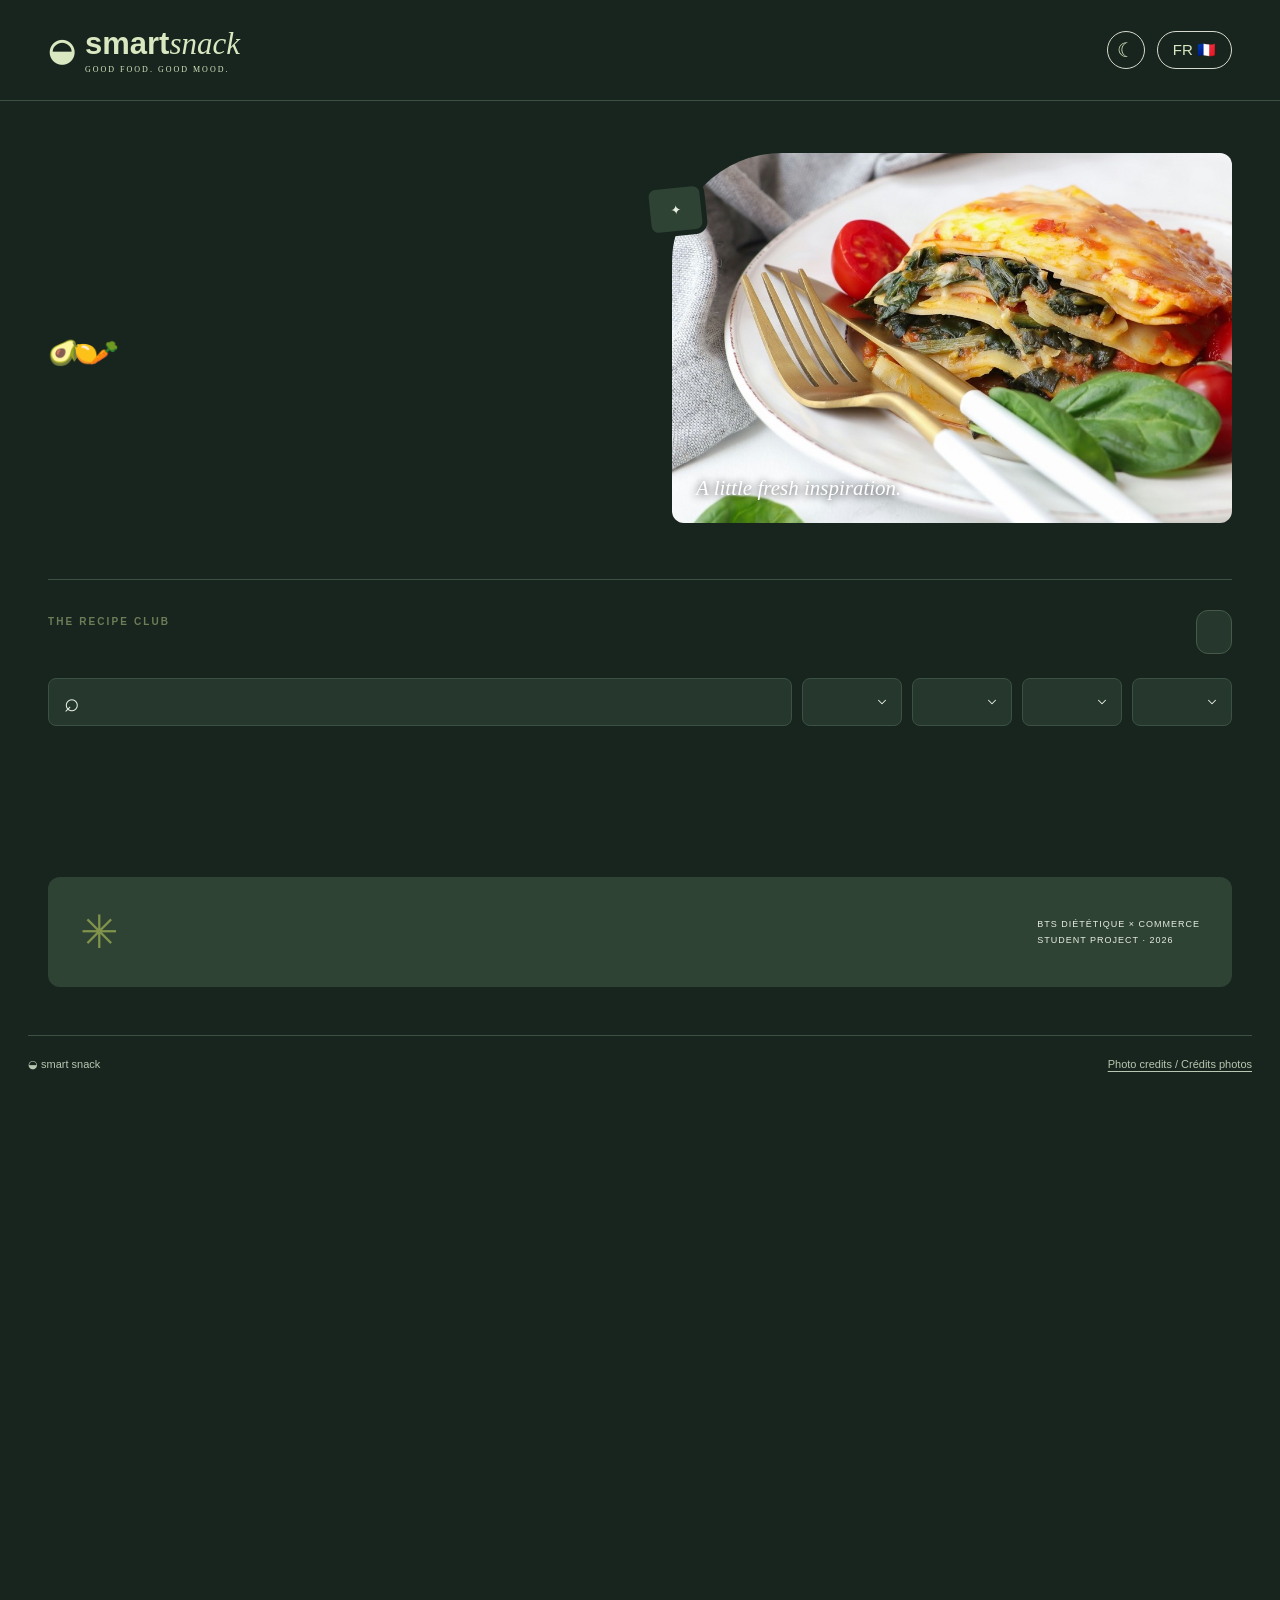
==== commit ead8ea09: "Add 38 Wikimedia Commons photos for the new recipes, with credits - recipe-50..99 photos (CC0, publi" ====
--- a/mobile.html
+++ b/mobile.html
@@ -1 +1 @@
-<!doctype html><html lang="en" class="mobile-app"><head><meta charset="utf-8"><meta name="viewport" content="width=device-width,initial-scale=1"><title>Smart Snack — Find your recipe</title><meta name="description" content="Find delicious, practical recipes for every meal. A bilingual nutrition student project."><link rel="stylesheet" href="style.css?v=20261104-center"><script src="theme.js?v=1"></script><link rel="stylesheet" href="mobile.css?v=20261104"><script>const mobileViewport=window.matchMedia("(max-width: 700px)");if(!mobileViewport.matches)location.replace("index.html");mobileViewport.addEventListener("change",e=>{if(!e.matches)location.replace("index.html")});</script></head><body><header><a class="brand" href="#">◒ <span>smart<span class="serif">snack</span><small>GOOD FOOD. GOOD MOOD.</small></span></a><nav><button id="explore"></button><button id="favorites"></button><button id="shopping"></button></nav><button id="themeToggle" class="theme-toggle" type="button" aria-label="Switch theme" title="Switch theme">☾</button><button id="lang" class="language" aria-label="Switch to French">FR 🇫🇷</button></header><main><section class="hero"><div><span class="eyebrow" id="eyebrow"></span><h1 id="headline"></h1><p id="intro"></p><div class="hero-bottom"><span class="avatars">🥑 🍋 🥕</span><span id="heroNote"></span></div></div><div class="hero-art"><img src="assets/photos/recipe-27.jpg" alt="Lasagnes aux épinards — photo de Parnis Azimi"><span class="photo-label">A little fresh inspiration.</span><div class="float-label">✦ <span id="floatText"></span></div></div></section><section id="mobileWizard" class="mobile-wizard" aria-label="Recipe finder"></section><section id="mobileResults" class="workspace" hidden><div class="section-top"><div><span class="eyebrow">THE RECIPE CLUB</span><h2 id="sectionTitle"></h2></div><button class="outline" id="surprise"></button></div><div class="meals" id="meals"></div><div class="toolbar"><label class="search">⌕ <input id="search" placeholder=""></label><select id="time" aria-label="Time"></select><select id="difficulty" aria-label="Difficulty"></select><select id="budget" aria-label="Budget"></select><select id="sort" aria-label="Sort"></select></div><div class="preferences" id="preferences"></div><div class="result-line"><span id="count" aria-live="polite"></span><button class="text-button" id="reset"></button></div><div id="cards" class="cards"></div></section><section class="bottom-note"><span>✳</span><div><h3 id="noteTitle"></h3><p id="noteText"></p></div><span class="project">BTS DIÉTÉTIQUE × COMMERCE<br>STUDENT PROJECT · 2026</span></section></main><footer><span>◒ smart snack</span><span id="footerText"></span><a href="photos.html">Photo credits / Crédits photos</a></footer><dialog id="detail"></dialog><dialog id="listDialog"></dialog><div id="toast" role="status"></div><script src="data.js?v=5"></script><script src="catalog-extra.js?v=20261118"></script><script src="catalog-more.js?v=20261118"></script><script src="photos.js?v=20261104"></script><script src="app.js?v=20261104"></script><script src="mobile.js?v=20261104"></script></body></html>
+<!doctype html><html lang="en" class="mobile-app"><head><meta charset="utf-8"><meta name="viewport" content="width=device-width,initial-scale=1"><title>Smart Snack — Find your recipe</title><meta name="description" content="Find delicious, practical recipes for every meal. A bilingual nutrition student project."><link rel="stylesheet" href="style.css?v=20261118"><script src="theme.js?v=20261118"></script><link rel="stylesheet" href="mobile.css?v=20261118"><script>const mobileViewport=window.matchMedia("(max-width: 700px)");if(!mobileViewport.matches)location.replace("index.html");mobileViewport.addEventListener("change",e=>{if(!e.matches)location.replace("index.html")});</script></head><body><header><a class="brand" href="#">◒ <span>smart<span class="serif">snack</span><small>GOOD FOOD. GOOD MOOD.</small></span></a><nav><button id="explore"></button><button id="favorites"></button><button id="shopping"></button></nav><button id="themeToggle" class="theme-toggle" type="button" aria-label="Switch theme" title="Switch theme">☾</button><button id="lang" class="language" aria-label="Switch to French">FR 🇫🇷</button></header><main><section class="hero"><div><span class="eyebrow" id="eyebrow"></span><h1 id="headline"></h1><p id="intro"></p><div class="hero-bottom"><span class="avatars">🥑 🍋 🥕</span><span id="heroNote"></span></div></div><div class="hero-art"><img src="assets/photos/recipe-27.jpg" alt="Lasagnes aux épinards — photo de Parnis Azimi"><span class="photo-label">A little fresh inspiration.</span><div class="float-label">✦ <span id="floatText"></span></div></div></section><section id="mobileWizard" class="mobile-wizard" aria-label="Recipe finder"></section><section id="mobileResults" class="workspace" hidden><div class="section-top"><div><span class="eyebrow">THE RECIPE CLUB</span><h2 id="sectionTitle"></h2></div><button class="outline" id="surprise"></button></div><div class="meals" id="meals"></div><div class="toolbar"><label class="search">⌕ <input id="search" placeholder=""></label><select id="time" aria-label="Time"></select><select id="difficulty" aria-label="Difficulty"></select><select id="budget" aria-label="Budget"></select><select id="sort" aria-label="Sort"></select></div><div class="preferences" id="preferences"></div><div class="result-line"><span id="count" aria-live="polite"></span><button class="text-button" id="reset"></button></div><div id="cards" class="cards"></div></section><section class="bottom-note"><span>✳</span><div><h3 id="noteTitle"></h3><p id="noteText"></p></div><span class="project">BTS DIÉTÉTIQUE × COMMERCE<br>STUDENT PROJECT · 2026</span></section></main><footer><span>◒ smart snack</span><span id="footerText"></span><a href="photos.html">Photo credits / Crédits photos</a></footer><dialog id="detail"></dialog><dialog id="listDialog"></dialog><div id="toast" role="status"></div><script src="data.js?v=20261118"></script><script src="catalog-extra.js?v=20261118"></script><script src="catalog-more.js?v=20261118"></script><script src="photos.js?v=20261118"></script><script src="app.js?v=20261118"></script><script src="mobile.js?v=20261118"></script></body></html>
